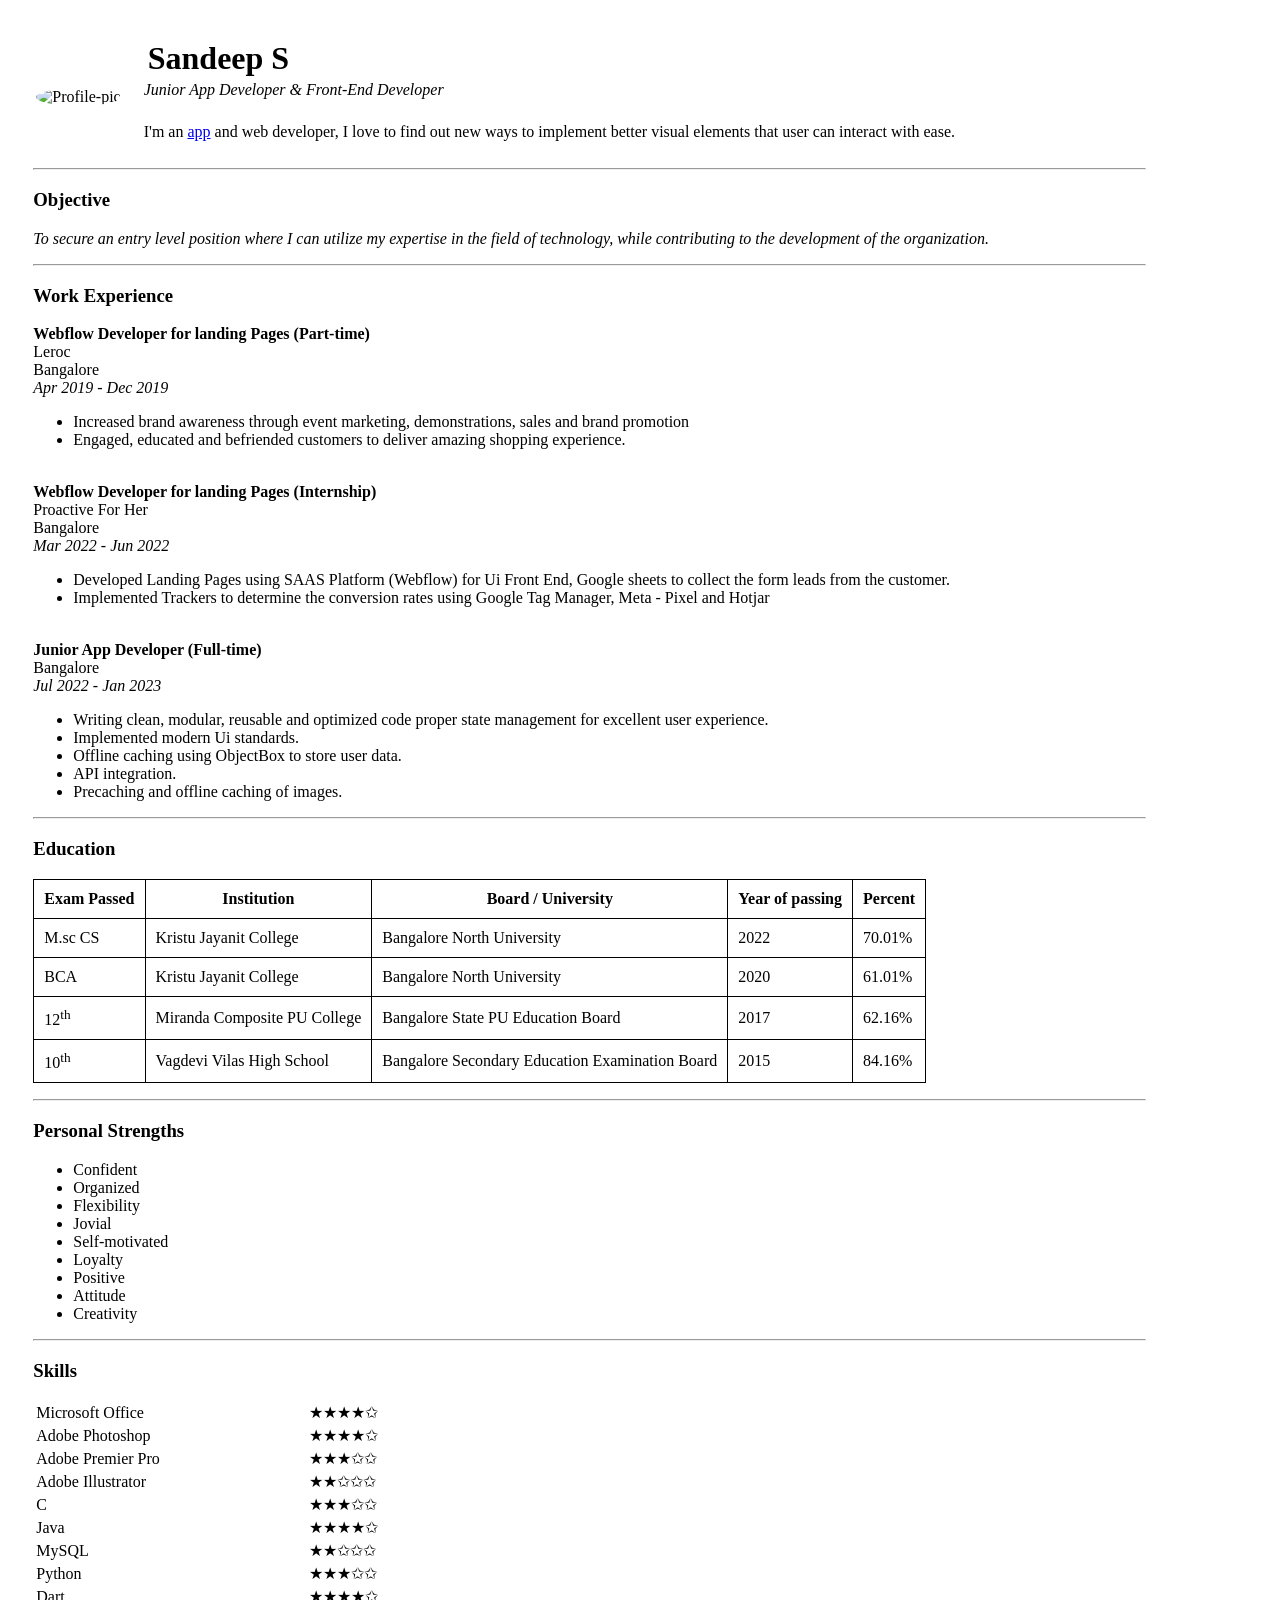
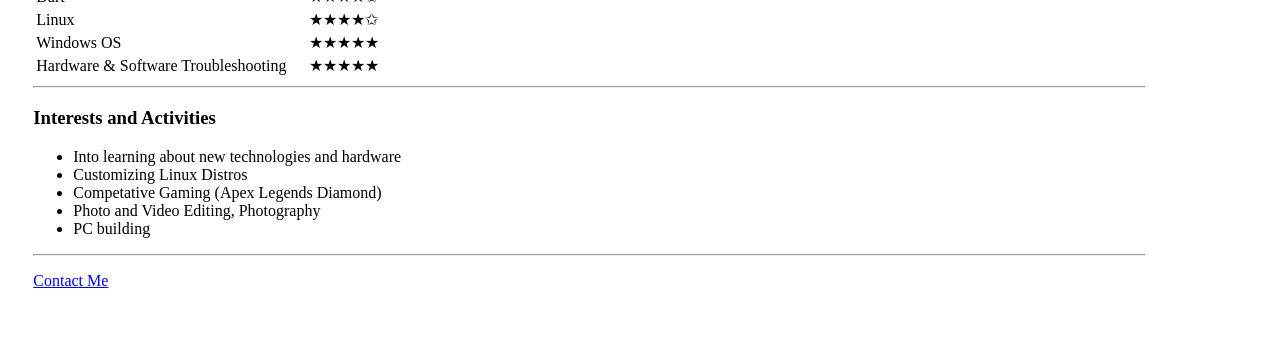
==== index.html @ d574402c "year correction" ====
<!DOCTYPE html>
<html lang="en">

<head>
    <link rel="stylesheet" href="stylesheet.css">
    <meta charset="UTF-8">
    <meta http-equiv="X-UA-Compatible" content="IE=edge">
    <meta name="viewport" content="width=device-width, initial-scale=1.0">
    <title>Sandeeep's Personal Website</title>
</head>

<body>
    <div class="intro">
        <table class="column">
            <tr>
                <td> <img id="profile-img"
                        src="https://i.pinimg.com/280x280_RS/c6/40/11/c64011b42e61129e76a0c2b34e888c61.jpg"
                        alt="Profile-pic" height="100">
                </td>
                
                <td>
                    <h1 id="name"> Sandeep S </h1>
                    <p id="designation"> <em> Junior App Developer & Front-End Developer</em></p>
                    <p> I'm an <a href="https://developer.android.com/"> app</a> and web developer, I love to find out
                        new ways to
                        implement better visual elements that user can
                        interact with ease.
                    </p>
                </td>
            </tr>

        </table>
        <hr>

        <!--Objective-->
        <h3> Objective </h3>
        <p> <em> To secure an entry level position where I
                can utilize my expertise in the field of
                technology, while contributing to the
                development of the organization.
            </em> </p>
        <hr>

        <!--Work Exprience-->
        <h3> Work Experience </h3>
        <b>Webflow Developer for landing Pages (Part-time)</b> <br> Leroc <br>
        Bangalore <br>
        <em> Apr 2019 - Dec 2019 </em>
        <ul>
            <li> Increased brand awareness through event marketing,
                demonstrations, sales and brand promotion
            </li>
            <li>
                Engaged, educated and befriended customers to
                deliver amazing shopping experience.
            </li>
        </ul>
        <br>


        <b>Webflow Developer for landing Pages (Internship) </b> <br> Proactive For Her <br>
        Bangalore <br>
        <em> Mar 2022 - Jun 2022 </em>
        <ul>
            <li> Developed Landing Pages using SAAS Platform
                (Webflow) for Ui Front End, Google sheets to collect
                the form leads from the customer.

            </li>
            <li>
                Implemented Trackers to determine the conversion
                rates using Google Tag Manager, Meta - Pixel and
                Hotjar
            </li>
        </ul>
        <br>


        <b> Junior App Developer (Full-time) <br> </b>
        Bangalore <br>
        <em> Jul 2022 - Jan 2023 </em>

        <ul>
            <li> Writing clean, modular, reusable and optimized code
                proper state management for excellent user
                experience.
            </li>
            <li>
                Implemented modern Ui standards.
            </li>
            <li>
                Offline caching using ObjectBox to store user data.
            </li>
            <li>
                API integration.
            </li>
            <li>
                Precaching and offline caching of images.
            </li>
        </ul>
        <hr>

        <!--education-->
        <div>
            <h3> Education </h3>

            <p>
            <table class="education-table">
                <tr>
                    <th> Exam Passed </th>
                    <th> Institution </th>
                    <th> Board / University </th>
                    <th> Year of passing </th>
                    <th> Percent </th>
                </tr>
                <tr>
                    <td> M.sc CS </td>
                    <td> Kristu Jayanit College </td>
                    <td> Bangalore North University </td>
                    <td> 2022 </td>
                    <td> 70.01%</td>
                </tr>
                <tr>
                    <td> BCA </td>
                    <td> Kristu Jayanit College </td>
                    <td> Bangalore North University </td>
                    <td> 2020 </td>
                    <td> 61.01% </td>
                </tr>
                <tr>
                    <td>12<sup>th </sup> </td>
                    <td> Miranda Composite PU College </td>
                    <td> Bangalore State PU Education Board </td>
                    <td> 2017 </td>
                    <td> 62.16% </td>
                </tr>
                <tr>
                    <td>10<sup>th </sup> </td>
                    <td> Vagdevi Vilas High School </td>
                    <td> Bangalore Secondary Education Examination Board </td>
                    <td> 2015 </td>
                    <td> 84.16% </td>
                </tr>
            </table>
            </p>
        </div>
        <hr>

        <!--Personal Strengths-->
        <h3> Personal Strengths </h3>
        <ul>
            <li> Confident </li>
            <li> Organized </li>
            <li> Flexibility </li>
            <li> Jovial </li>
            <li> Self-motivated </li>
            <li> Loyalty </li>
            <li> Positive </li>
            <li> Attitude </li>
            <li> Creativity </li>
        </ul>
        <hr>
        
         <!--Skill-->
        <h3> Skills </h3>
        <table class="column">
            <tr> 
                <td> Microsoft Office </td>
                <td> ★★★★✩ </td>
            </tr>
            <tr>
                <td> Adobe Photoshop </td>
                <td> ★★★★✩ </td>
            </tr>
            <tr>
                <td> Adobe Premier Pro </td>
                <td> ★★★✩✩ </td>
            </tr>
            <tr>
                <td> Adobe Illustrator</td>
                <td> ★★✩✩✩ </td>
            </tr>
            <tr>
                <td> C </td>
                <td> ★★★✩✩ </td>
            </tr>
            <tr>
                <td> Java </td>
                <td> ★★★★✩ </td>
            </tr>
            <tr>
                <td> MySQL </td>
                <td> ★★✩✩✩ </td>
            </tr>
            <tr>
                <td> Python </td>
                <td> ★★★✩✩ </td>
            </tr>
            <tr>
                <td> Dart </td>
                <td> ★★★★✩ </td>
            </tr>
            <tr> 
                <td> Linux </td>
                <td> ★★★★✩ </td>
            </tr>
            <tr>
                <td> Windows OS</td>
                <td> ★★★★★ </td>
            </tr>
            <tr>
                <td> Hardware & Software Troubleshooting </td>
                <td> ★★★★★ </td>
            </tr>
        </table>
        <hr>

        <!--Interests and Activities-->
        <h3> Interests and Activities </h3>
        <ul>
            <li> Into learning about new technologies and hardware </li>
            <li> Customizing Linux Distros </li>
            <li> Competative Gaming (Apex Legends Diamond) </li>
            <li> Photo and Video Editing, Photography </li>
            <li> PC building </li>
        </ul>
        <hr>

        <footer>
            <p> <a href="contact-me.html"> Contact Me </a> </p>
        </footer>
    </div>
</body>

</html>
---- stylesheet.css ----
.intro {
  padding: 2% 10% 2% 2%;
}

#name {
  margin: 0.5%;
  padding: 0em;
}

#designation {
  margin: 0em;
  padding: 0% 0% 1% 0%;
}

#profile-img {
  border-radius: 50%;
}   

/* Tabel */

table.education-table {
  border: solid 1px;
  border-collapse: collapse;
}
table.education-table th {
  border: solid 1px;
  border-collapse: collapse;
  padding: 10px;
}
table.education-table td {
  border: solid 1px;
  border-collapse: collapse;
  padding: 10px;
}
table.education-table tr {
  border: solid 1px;
  border-collapse: collapse;
  padding: 10px;
}

table.column td {
    padding-right: 20px;
}

table.column tr {
    padding-right: 20px;
}
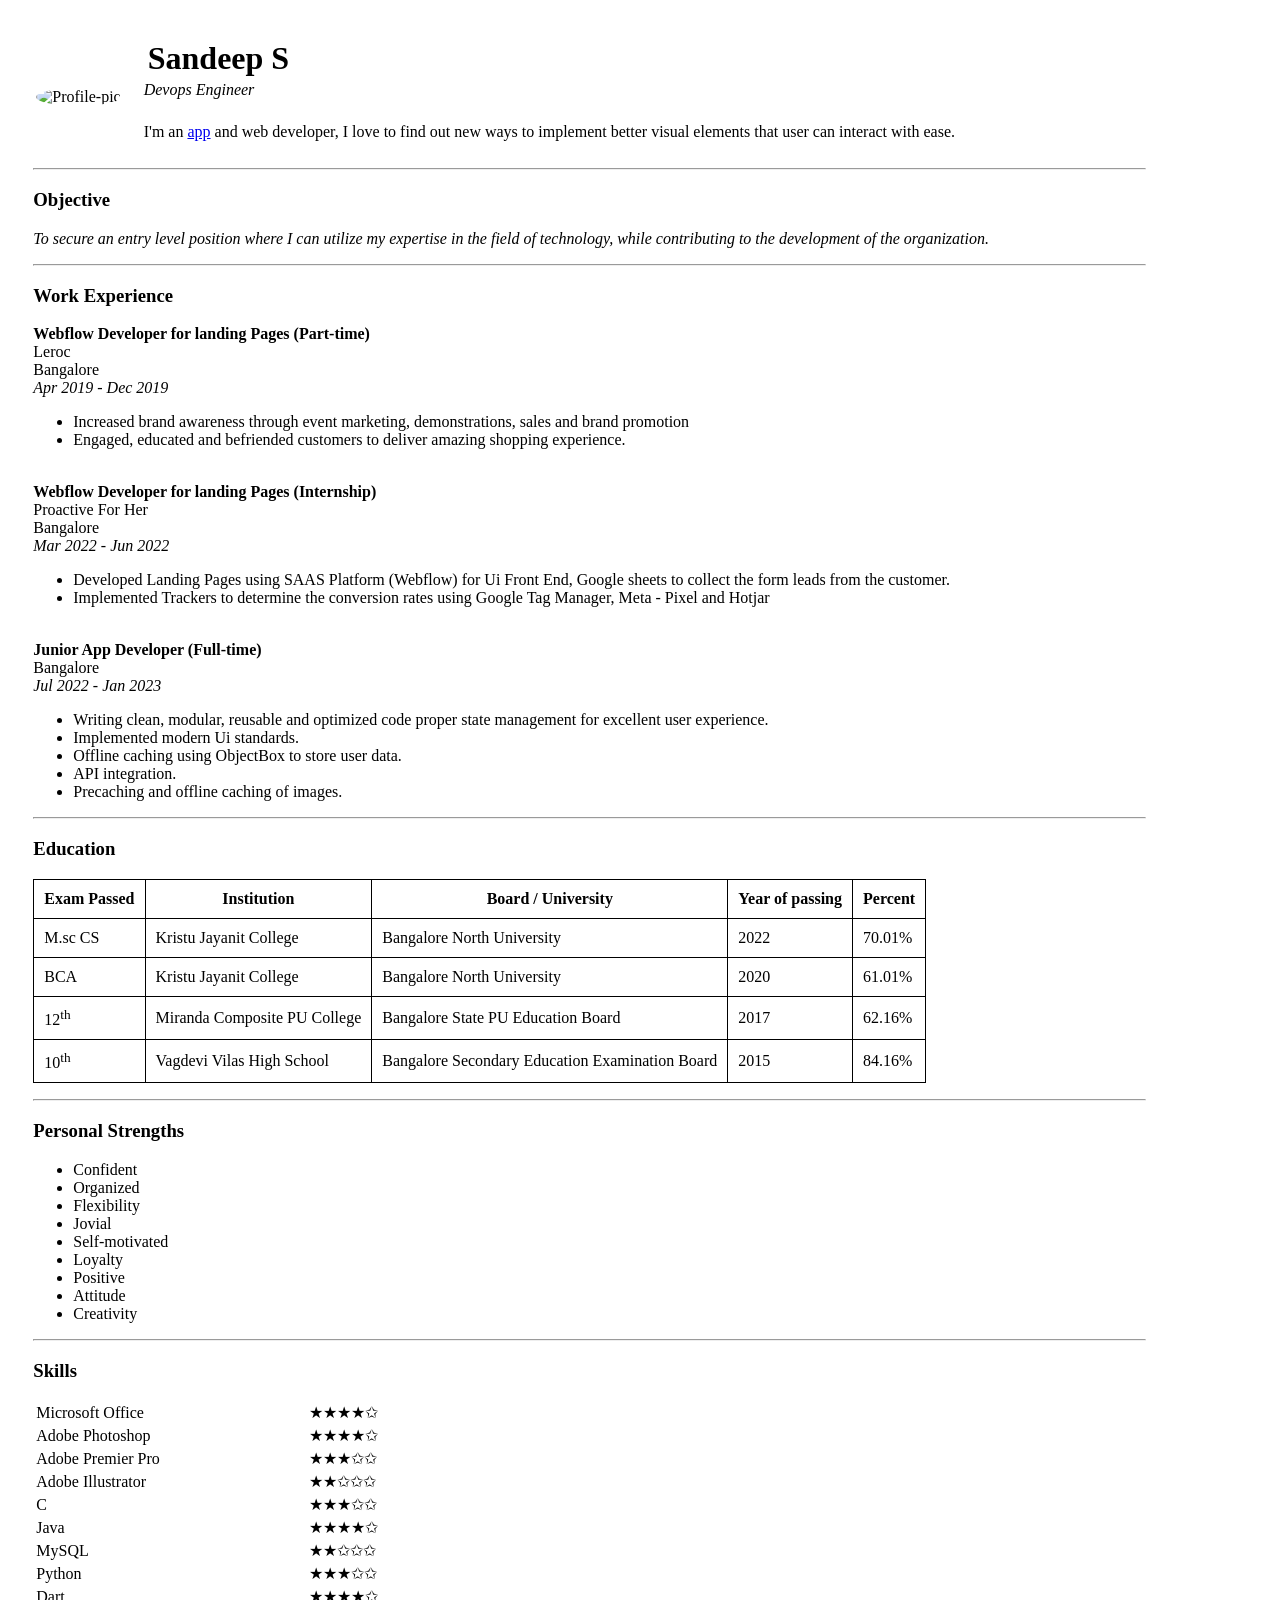
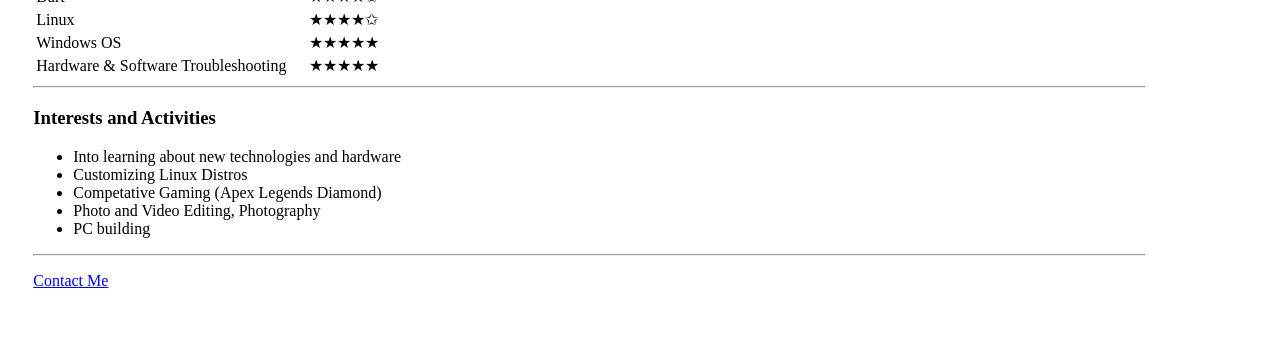
==== commit 06860009: "bleh" ====
--- a/index.html
+++ b/index.html
@@ -6,7 +6,7 @@
     <meta charset="UTF-8">
     <meta http-equiv="X-UA-Compatible" content="IE=edge">
     <meta name="viewport" content="width=device-width, initial-scale=1.0">
-    <title>Sandeeep's Personal Website</title>
+    <title>Sandeeep S Resume</title>
 </head>
 
 <body>
@@ -20,7 +20,7 @@
                 
                 <td>
                     <h1 id="name"> Sandeep S </h1>
-                    <p id="designation"> <em> Junior App Developer & Front-End Developer</em></p>
+                    <p id="designation"> <em> Devops Engineer </em></p>
                     <p> I'm an <a href="https://developer.android.com/"> app</a> and web developer, I love to find out
                         new ways to
                         implement better visual elements that user can
@@ -232,4 +232,4 @@
     </div>
 </body>
 
-</html>+</html>
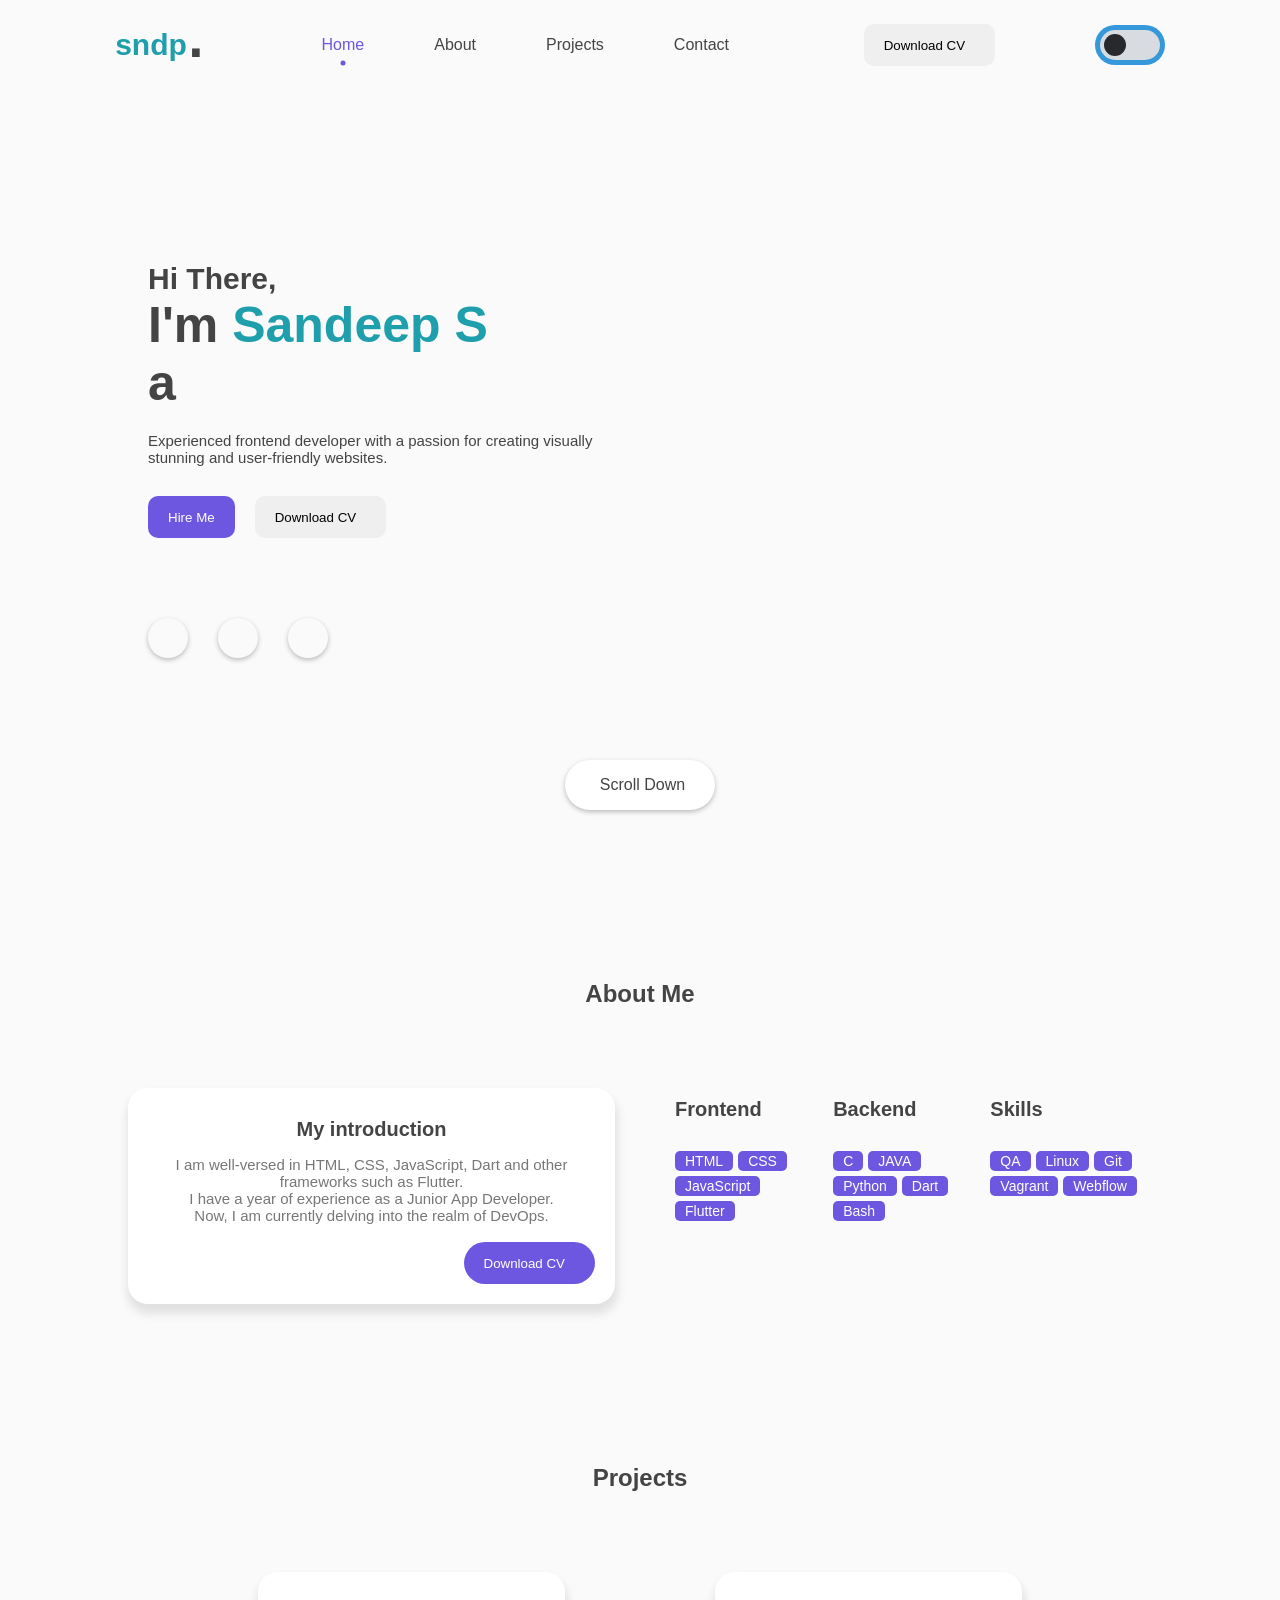
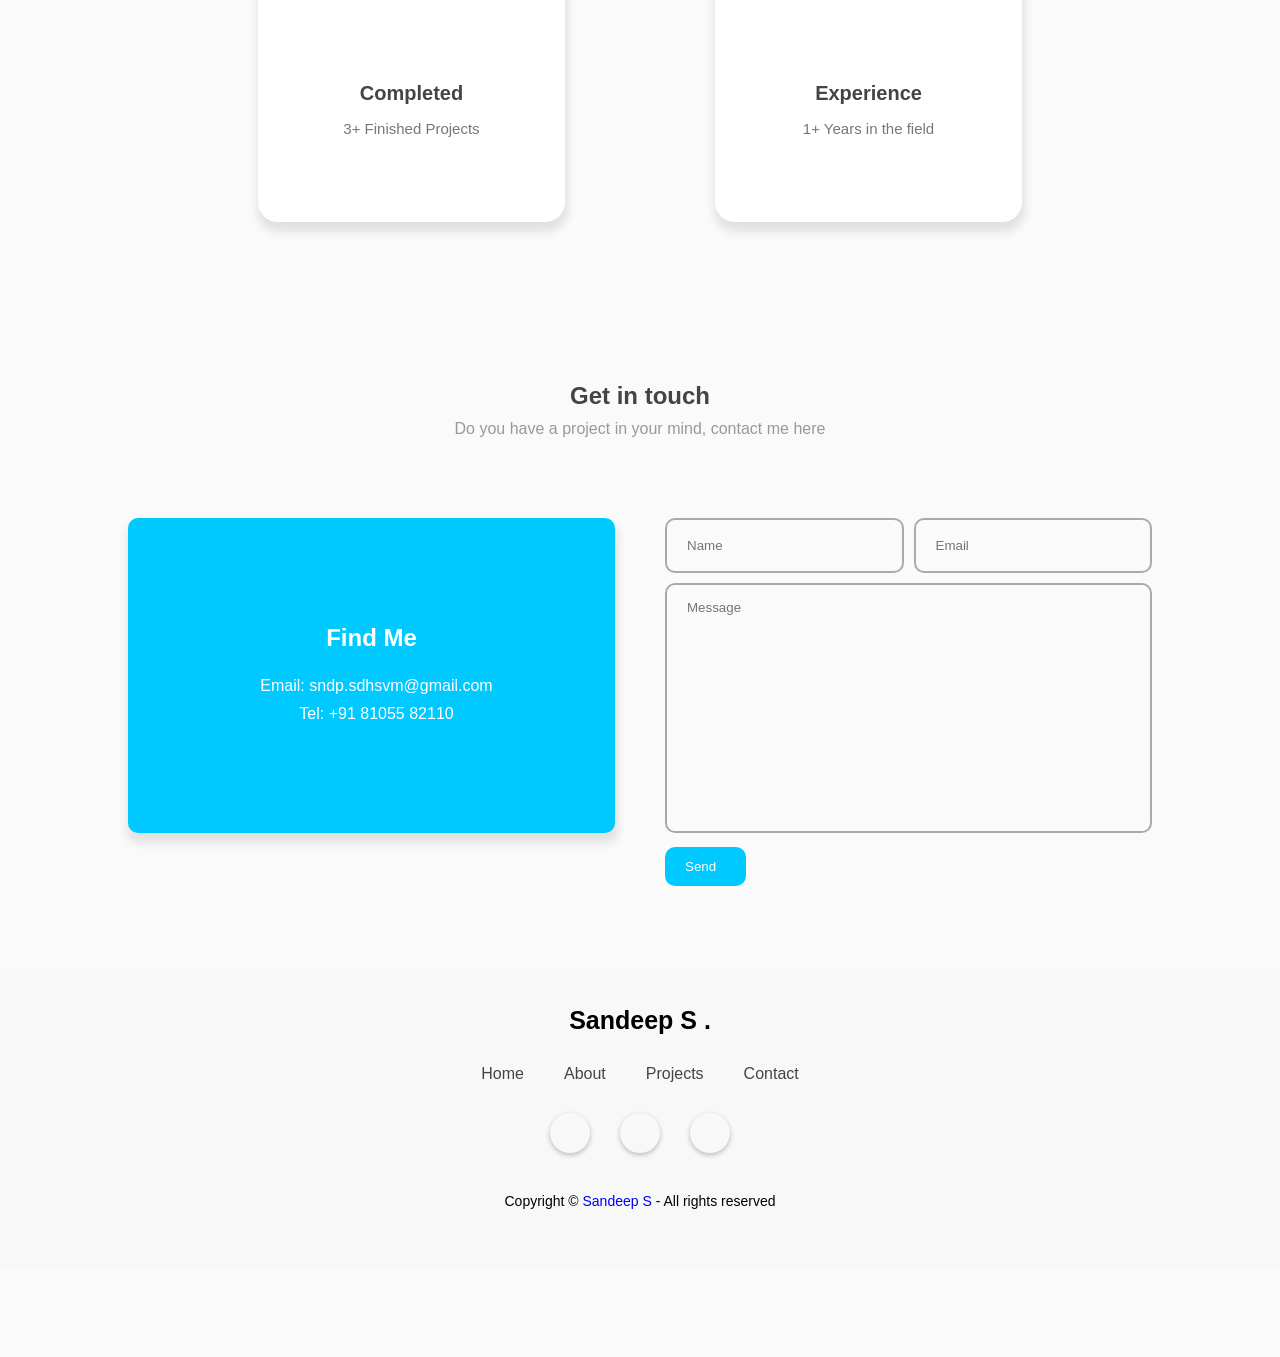
==== commit baf4d6be: "fix: dark mode menu, theme persistence, form, and dead code" ====
--- a/index.html
+++ b/index.html
@@ -2,234 +2,312 @@
 <html lang="en">
 
 <head>
-    <link rel="stylesheet" href="stylesheet.css">
-    <meta charset="UTF-8">
-    <meta http-equiv="X-UA-Compatible" content="IE=edge">
-    <meta name="viewport" content="width=device-width, initial-scale=1.0">
-    <title>Sandeeep S Resume</title>
+  <meta charset="UTF-8" />
+  <meta name="viewport" content="width=device-width, initial-scale=1.0" />
+
+  <!-- unicons -->
+  <link rel="stylesheet" href="https://unicons.iconscout.com/release/v4.0.8/css/line.css" />
+
+  <!-- css -->
+  <link rel="stylesheet" id="theme-style" href="assets/css/light-mode.css" />
+
+  <script>
+    (function () {
+      try {
+        var saved = localStorage.getItem("theme");
+        var dark = saved
+          ? saved === "dark"
+          : window.matchMedia &&
+            window.matchMedia("(prefers-color-scheme: dark)").matches;
+      } catch (e) {
+        var dark = false;
+      }
+      if (dark) {
+        document.getElementById("theme-style").href = "assets/css/dark-mode.css";
+      }
+    })();
+  </script>
+
+  <!-- favicons -->
+  <link rel="shortcut icon" href="assets/images/favicon.ico" type="image/x-icon" />
+
+  <title>Portfolio | Sandeep S</title>
 </head>
 
 <body>
-    <div class="intro">
-        <table class="column">
-            <tr>
-                <td> <img id="profile-img"
-                        src="https://i.pinimg.com/280x280_RS/c6/40/11/c64011b42e61129e76a0c2b34e888c61.jpg"
-                        alt="Profile-pic" height="100">
-                </td>
-                
-                <td>
-                    <h1 id="name"> Sandeep S </h1>
-                    <p id="designation"> <em> Devops Engineer </em></p>
-                    <p> I'm an <a href="https://developer.android.com/"> app</a> and web developer, I love to find out
-                        new ways to
-                        implement better visual elements that user can
-                        interact with ease.
-                    </p>
-                </td>
-            </tr>
-
-        </table>
-        <hr>
-
-        <!--Objective-->
-        <h3> Objective </h3>
-        <p> <em> To secure an entry level position where I
-                can utilize my expertise in the field of
-                technology, while contributing to the
-                development of the organization.
-            </em> </p>
-        <hr>
-
-        <!--Work Exprience-->
-        <h3> Work Experience </h3>
-        <b>Webflow Developer for landing Pages (Part-time)</b> <br> Leroc <br>
-        Bangalore <br>
-        <em> Apr 2019 - Dec 2019 </em>
-        <ul>
-            <li> Increased brand awareness through event marketing,
-                demonstrations, sales and brand promotion
-            </li>
-            <li>
-                Engaged, educated and befriended customers to
-                deliver amazing shopping experience.
-            </li>
+  <div class="container">
+    <!-- header -->
+    <nav id="header">
+      <div class="nav-logo">
+        <p class="nav-name">sndp</p>
+        <span>.</span>
+      </div>
+      <div class="nav-menu" id="myNavMenu">
+        <ul class="nav_menu_list">
+          <li class="nav_list">
+            <a href="#home" class="nav-link active-link">Home</a>
+            <div class="circle"></div>
+          </li>
+          <li class="nav_list">
+            <a href="#about" class="nav-link">About</a>
+            <div class="circle"></div>
+          </li>
+          <li class="nav_list">
+            <a href="#projects" class="nav-link">Projects</a>
+            <div class="circle"></div>
+          </li>
+          <li class="nav_list">
+            <a href="#contact" class="nav-link">Contact</a>
+            <div class="circle"></div>
+          </li>
         </ul>
-        <br>
-
-
-        <b>Webflow Developer for landing Pages (Internship) </b> <br> Proactive For Her <br>
-        Bangalore <br>
-        <em> Mar 2022 - Jun 2022 </em>
-        <ul>
-            <li> Developed Landing Pages using SAAS Platform
-                (Webflow) for Ui Front End, Google sheets to collect
-                the form leads from the customer.
-
-            </li>
-            <li>
-                Implemented Trackers to determine the conversion
-                rates using Google Tag Manager, Meta - Pixel and
-                Hotjar
-            </li>
+      </div>
+      <div class="nav-button">
+        <a href="assets/pdf/Sandeep(Resume).pdf" download><button class="btn">
+            Download CV <i class="uil uil-file-alt"></i></button></a>
+      </div>
+      <div class="nav-checkbox">
+        <div class="capsule-div">
+          <div class="toggle-switch">
+            <label class="dark-mode-label">
+              <input id="mode-switch" class="dark-mode-input" type="checkbox" />
+              <span class="slider"></span>
+            </label>
+          </div>
+        </div>
+      </div>
+      <div class="nav-menu-btn">
+        <i class="uil uil-bars" onclick="myMenuFunction()"></i>
+      </div>
+    </nav>
+    <!-- MAIN -->
+    <main class="wrapper">
+      <!-- FEATURED -->
+      <section class="featured-box" id="home">
+        <div class="featured-text">
+          <!-- <div class="featured-text-card">
+              <span>Sandeep S</span>
+            </div> -->
+
+          <div class="featured-name">
+            <div class="featured-wish">
+              <p>Hi There,</p>
+            </div>
+            <p>I'm <span class="featured-name-span">Sandeep S</span></p>
+            <p>a <span class="typedText"></span></p>
+          </div>
+          <div class="featured-text-info">
+            <p>
+              Experienced frontend developer with a passion for creating
+              visually stunning and user-friendly websites.
+            </p>
+          </div>
+          <div class="featured-text-btn">
+            <button class="btn blue-btn">Hire Me</button>
+            <a href="assets/pdf/Sandeep(Resume).pdf" download>
+              <button class="btn">
+                Download CV <i class="uil uil-file-alt"></i></button></a>
+          </div>
+          <div class="social_icons">
+            <a href="https://www.instagram.com/sandeep_sdhsvm/" target="_blank">
+              <div class="icon"><i class="uil uil-instagram"></i></div>
+            </a>
+            <a href="https://www.linkedin.com/in/sndpsdhsvm/" target="_blank">
+              <div class="icon"><i class="uil uil-linkedin-alt"></i></div>
+            </a>
+            <a href="https://github.com/sndpsdhsvm" target="_blank">
+              <div class="icon"><i class="uil uil-github-alt"></i></div>
+            </a>
+          </div>
+        </div>
+        <div class="featured-image">
+          <div class="image">
+            <img src="assets/images/avatar.png" alt="avatar" />
+          </div>
+        </div>
+        <div class="scroll-icon-box">
+          <a href="#about" class="scroll-btn">
+            <i class="uil uil-mouse-alt"></i>
+            <p>Scroll Down</p>
+          </a>
+        </div>
+      </section>
+      <!--  ABOUT  -->
+      <section class="section" id="about">
+        <div class="top-header">
+          <h1>About Me</h1>
+        </div>
+        <div class="row">
+          <div class="col">
+            <div class="about-info">
+              <h3 class="intro-header">My introduction</h3>
+              <p>
+                I am well-versed in HTML, CSS, JavaScript, Dart and other
+                frameworks such as Flutter. <br />
+                I have a year of experience as a Junior App Developer. <br />
+                Now, I am currently delving into the realm of DevOps.
+              </p>
+              <div class="about-btn">
+                <a href="assets/pdf/Sandeep(Resume).pdf" download>
+                  <button class="btn">
+                    Download CV <i class="uil uil-import"></i></button></a>
+              </div>
+            </div>
+          </div>
+          <div class="col">
+            <div class="skills-box">
+              <div class="skills-header">
+                <h3 class="about-header">Frontend</h3>
+              </div>
+              <div class="skills-list">
+                <span>HTML</span>
+                <span>CSS</span>
+                <span>JavaScript</span>
+                <span>Flutter</span>
+              </div>
+            </div>
+            <div class="skills-box">
+              <div class="skills-header">
+                <h3 class="about-header">Backend</h3>
+              </div>
+              <div class="skills-list">
+                <span>C</span>
+                <span>JAVA</span>
+                <span>Python</span>
+                <span>Dart</span>
+                <span>Bash</span>
+              </div>
+            </div>
+            <div class="skills-box">
+              <div class="skills-header">
+                <h3 class="about-header">Skills</h3>
+              </div>
+              <div class="skills-list">
+                <span>QA</span>
+                <span>Linux</span>
+                <span>Git</span>
+                <span>Vagrant</span>
+                <span>Webflow</span>
+              </div>
+            </div>
+          </div>
+        </div>
+      </section>
+      <!-- PROJECT -->
+      <section class="section" id="projects">
+        <div class="top-header">
+          <h1>Projects</h1>
+        </div>
+        <div class="project-container">
+          <div class="project-box">
+            <i class="uil uil-briefcase-alt"></i>
+            <h3 class="intro-header">Completed</h3>
+            <label>3+ Finished Projects</label>
+          </div>
+          <!-- <div class="project-box">
+            <i class="uil uil-users-alt"></i>
+            <h3>Clients</h3>
+            <label>3+ Happy Clients</label>
+          </div> -->
+          <div class="project-box">
+            <i class="uil uil-award"></i>
+            <h3 class="intro-header">Experience</h3>
+            <label>1+ Years in the field</label>
+          </div>
+        </div>
+      </section>
+      <!-- CONTACT -->
+      <section class="section" id="contact">
+        <div class="top-header">
+          <h1>Get in touch</h1>
+          <span>Do you have a project in your mind, contact me here</span>
+        </div>
+        <div class="row">
+          <div class="col">
+            <div class="contact-info">
+              <h2>Find Me <i class="uil uil-corner-right-down"></i></h2>
+              <p>
+                <i class="uil uil-envelope"></i> Email: sndp.sdhsvm@gmail.com
+              </p>
+              <p><i class="uil uil-phone"></i> Tel: +91 81055 82110</p>
+            </div>
+          </div>
+          <div class="col">
+            <form class="form-control" id="contact-form">
+              <div class="form-inputs">
+                <input
+                  type="text"
+                  class="input-field"
+                  name="name"
+                  placeholder="Name"
+                  required />
+                <input
+                  type="email"
+                  class="input-field"
+                  name="email"
+                  placeholder="Email"
+                  required />
+              </div>
+              <div class="text-area">
+                <textarea name="message" placeholder="Message" required></textarea>
+              </div>
+              <div class="form-button">
+                <button type="submit" class="btn">
+                  Send <i class="uil uil-message"></i>
+                </button>
+              </div>
+            </form>
+          </div>
+        </div>
+      </section>
+    </main>
+    <!-- FOOTER -->
+    <footer>
+      <div class="top-footer">
+        <p>Sandeep S .</p>
+      </div>
+      <div class="middle-footer">
+        <ul class="footer-menu">
+          <li class="footer_menu_list">
+            <a href="#home">Home</a>
+          </li>
+          <li class="footer_menu_list">
+            <a href="#about">About</a>
+          </li>
+          <li class="footer_menu_list">
+            <a href="#projects">Projects</a>
+          </li>
+          <li class="footer_menu_list">
+            <a href="#contact">Contact</a>
+          </li>
         </ul>
-        <br>
-
-
-        <b> Junior App Developer (Full-time) <br> </b>
-        Bangalore <br>
-        <em> Jul 2022 - Jan 2023 </em>
-
-        <ul>
-            <li> Writing clean, modular, reusable and optimized code
-                proper state management for excellent user
-                experience.
-            </li>
-            <li>
-                Implemented modern Ui standards.
-            </li>
-            <li>
-                Offline caching using ObjectBox to store user data.
-            </li>
-            <li>
-                API integration.
-            </li>
-            <li>
-                Precaching and offline caching of images.
-            </li>
-        </ul>
-        <hr>
-
-        <!--education-->
-        <div>
-            <h3> Education </h3>
-
-            <p>
-            <table class="education-table">
-                <tr>
-                    <th> Exam Passed </th>
-                    <th> Institution </th>
-                    <th> Board / University </th>
-                    <th> Year of passing </th>
-                    <th> Percent </th>
-                </tr>
-                <tr>
-                    <td> M.sc CS </td>
-                    <td> Kristu Jayanit College </td>
-                    <td> Bangalore North University </td>
-                    <td> 2022 </td>
-                    <td> 70.01%</td>
-                </tr>
-                <tr>
-                    <td> BCA </td>
-                    <td> Kristu Jayanit College </td>
-                    <td> Bangalore North University </td>
-                    <td> 2020 </td>
-                    <td> 61.01% </td>
-                </tr>
-                <tr>
-                    <td>12<sup>th </sup> </td>
-                    <td> Miranda Composite PU College </td>
-                    <td> Bangalore State PU Education Board </td>
-                    <td> 2017 </td>
-                    <td> 62.16% </td>
-                </tr>
-                <tr>
-                    <td>10<sup>th </sup> </td>
-                    <td> Vagdevi Vilas High School </td>
-                    <td> Bangalore Secondary Education Examination Board </td>
-                    <td> 2015 </td>
-                    <td> 84.16% </td>
-                </tr>
-            </table>
-            </p>
-        </div>
-        <hr>
-
-        <!--Personal Strengths-->
-        <h3> Personal Strengths </h3>
-        <ul>
-            <li> Confident </li>
-            <li> Organized </li>
-            <li> Flexibility </li>
-            <li> Jovial </li>
-            <li> Self-motivated </li>
-            <li> Loyalty </li>
-            <li> Positive </li>
-            <li> Attitude </li>
-            <li> Creativity </li>
-        </ul>
-        <hr>
-        
-         <!--Skill-->
-        <h3> Skills </h3>
-        <table class="column">
-            <tr> 
-                <td> Microsoft Office </td>
-                <td> ★★★★✩ </td>
-            </tr>
-            <tr>
-                <td> Adobe Photoshop </td>
-                <td> ★★★★✩ </td>
-            </tr>
-            <tr>
-                <td> Adobe Premier Pro </td>
-                <td> ★★★✩✩ </td>
-            </tr>
-            <tr>
-                <td> Adobe Illustrator</td>
-                <td> ★★✩✩✩ </td>
-            </tr>
-            <tr>
-                <td> C </td>
-                <td> ★★★✩✩ </td>
-            </tr>
-            <tr>
-                <td> Java </td>
-                <td> ★★★★✩ </td>
-            </tr>
-            <tr>
-                <td> MySQL </td>
-                <td> ★★✩✩✩ </td>
-            </tr>
-            <tr>
-                <td> Python </td>
-                <td> ★★★✩✩ </td>
-            </tr>
-            <tr>
-                <td> Dart </td>
-                <td> ★★★★✩ </td>
-            </tr>
-            <tr> 
-                <td> Linux </td>
-                <td> ★★★★✩ </td>
-            </tr>
-            <tr>
-                <td> Windows OS</td>
-                <td> ★★★★★ </td>
-            </tr>
-            <tr>
-                <td> Hardware & Software Troubleshooting </td>
-                <td> ★★★★★ </td>
-            </tr>
-        </table>
-        <hr>
-
-        <!--Interests and Activities-->
-        <h3> Interests and Activities </h3>
-        <ul>
-            <li> Into learning about new technologies and hardware </li>
-            <li> Customizing Linux Distros </li>
-            <li> Competative Gaming (Apex Legends Diamond) </li>
-            <li> Photo and Video Editing, Photography </li>
-            <li> PC building </li>
-        </ul>
-        <hr>
-
-        <footer>
-            <p> <a href="contact-me.html"> Contact Me </a> </p>
-        </footer>
-    </div>
+      </div>
+      <div class="footer-social-icons">
+        <a href="https://www.instagram.com/sandeep_sdhsvm/" target="_blank">
+          <div class="icon-footer"><i class="uil uil-instagram"></i></div>
+        </a>
+        <a href="https://www.linkedin.com/in/sndpsdhsvm/" target="_blank">
+          <div class="icon-footer"><i class="uil uil-linkedin-alt"></i></div>
+        </a>
+        <a href="https://github.com/sndpsdhsvm" target="_blank">
+          <div class="icon-footer"><i class="uil uil-github-alt"></i></div>
+        </a>
+      </div>
+      <div class="bottom-footer">
+        <p>
+          Copyright &copy;
+          <a href="#home" style="text-decoration: none">Sandeep S</a> - All
+          rights reserved
+        </p>
+      </div>
+    </footer>
+  </div>
+  <!-- TYPING JS  -->
+  <script src="https://unpkg.com/typed.js@2.0.16/dist/typed.umd.js"></script>
+  <!-- SCROLL REVEAL -->
+  <script src="https://unpkg.com/scrollreveal"></script>
+  <!-- MAIN JS -->
+  <script src="assets/js/main.js"></script>
 </body>
 
-</html>
+</html>
--- a/assets/css/light-mode.css
+++ b/assets/css/light-mode.css
@@ -0,0 +1,834 @@
+/* ----- POPPINS FONT Link ----- */
+@import url("https://fonts.googleapis.com/css2?family=Poppins:wght@400;500;600;700&display=swap");
+
+/* ----- VARIABLES ----- */
+:root {
+  --body-color: rgb(250, 250, 250);
+  --color-white: rgb(255, 255, 255);
+  --color-black: rgb(0, 0, 0);
+
+  --text-color-second: rgb(68, 68, 68);
+  --text-color-third: rgb(30, 159, 171);
+
+  --first-color: rgb(110, 87, 224);
+  --first-color-hover: rgb(40, 91, 212);
+
+  --second-color: rgb(0, 201, 255);
+  --third-color: rgb(192, 166, 49);
+  --first-shadow-color: rgba(0, 0, 0, 0.1);
+}
+
+/* ----- BASE ----- */
+* {
+  margin: 0;
+  padding: 0;
+  box-sizing: border-box;
+  font-family: "Poppins", sans-serif;
+}
+
+/* ----- SMOOTH SCROLL ----- */
+html {
+  scroll-behavior: smooth;
+}
+
+/* ----- CHANGE THE SCROLL BAR DESIGN ----- */
+::-webkit-scrollbar {
+  width: 10px;
+  border-radius: 25px;
+}
+
+::-webkit-scrollbar-track {
+  background: #f1f1f1;
+}
+
+::-webkit-scrollbar-thumb {
+  background: #ccc;
+  border-radius: 30px;
+}
+
+::-webkit-scrollbar-thumb:hover {
+  background: #bbb;
+}
+
+/* ---##-- REUSABLE CSS --##--- */
+
+/* ----- GLOBAL BUTTON DESIGN ----- */
+.btn {
+  font-weight: 500;
+  padding: 12px 20px;
+  background: #efefef;
+  border: none;
+  border-radius: 10px;
+  cursor: pointer;
+  transition: 0.4s;
+}
+
+.btn > i {
+  margin-left: 10px;
+}
+
+.btn:hover {
+  background: var(--second-color);
+  color: var(--color-white);
+}
+
+/* ----- GLOBAL ICONS DESIGN ----- */
+i {
+  font-size: 16px;
+}
+
+/* ------- BASE -------- */
+body {
+  background: var(--body-color);
+  width: 100%;
+  overflow-x: hidden;
+  transition:
+    background-color 0.5s,
+    color 0.5s;
+}
+
+.container {
+  width: 100%;
+  position: relative;
+}
+
+/* ----- NAVIGATION BAR ----- */
+nav {
+  position: fixed;
+  display: flex;
+  justify-content: space-between;
+  align-items: center;
+  width: 100%;
+  height: 90px;
+  line-height: 90px;
+  background: var(--body-color);
+  padding-inline: 9vw;
+  transition: 0.3s;
+  z-index: 100;
+}
+
+.nav-logo {
+  position: relative;
+}
+
+.nav-name {
+  font-size: 30px;
+  font-weight: 600;
+  color: var(--text-color-third);
+}
+
+.nav-logo span {
+  position: absolute;
+  top: -15px;
+  right: -20px;
+  font-size: 5em;
+  color: var(--text-color-second);
+}
+
+.nav-menu,
+.nav_menu_list {
+  display: flex;
+}
+
+.nav-menu .nav_list {
+  list-style: none;
+  position: relative;
+}
+
+.nav-link {
+  text-decoration: none;
+  color: var(--text-color-second);
+  font-weight: 500;
+  padding-inline: 15px;
+  margin-inline: 20px;
+}
+
+.nav-menu-btn {
+  display: none;
+}
+
+.nav-menu-btn i {
+  font-size: 28px;
+  cursor: pointer;
+}
+
+.active-link {
+  position: relative;
+  color: var(--first-color);
+  transition: 0.3;
+}
+
+.active-link::after {
+  content: "";
+  position: absolute;
+  left: 50%;
+  bottom: -15px;
+  transform: translate(-50%, -50%);
+  width: 5px;
+  height: 5px;
+  background: var(--first-color);
+  border-radius: 50%;
+}
+
+/* ----- DARK MOD SWITCH ----- */
+:root {
+  --light: #d8dbe0;
+  --dark: #28292c;
+}
+
+.nav-checkbox {
+  position: relative;
+}
+
+.capsule-div {
+  padding: 5px 5px 5px 5px;
+  width: 70px;
+  height: 40px;
+  background-color: #3498db;
+  border-radius: 50px;
+}
+
+.toggle-switch {
+  position: relative;
+  width: 60px;
+}
+
+.dark-mode-label {
+  position: absolute;
+  width: 100%;
+  height: 30px;
+  background-color: var(--light);
+  border-radius: 50px;
+  cursor: pointer;
+}
+
+.dark-mode-input {
+  position: absolute;
+  display: none;
+}
+
+.slider {
+  position: absolute;
+  top: 0px;
+  left: 0px;
+  width: 100%;
+  height: 100%;
+  border-radius: 50px;
+  transition: 0.3s;
+}
+
+.dark-mode-input:checked ~ .slider {
+  background-color: var(--dark);
+}
+
+.slider::before {
+  content: "";
+  position: absolute;
+  top: 4px;
+  left: 4px;
+  width: 22px;
+  height: 22px;
+  border-radius: 50%;
+  background-color: var(--dark);
+  box-shadow: none;
+  transition: 0.3s;
+}
+
+.dark-mode-input:checked ~ .slider::before {
+  transform: translateX(29px);
+  box-shadow: inset -8px 0px 0px 0px var(--light);
+  background-color: var(--dark);
+}
+
+/* ----- WRAPPER DESIGN ----- */
+.wrapper {
+  padding-inline: 10vw;
+}
+
+/* ----- FEATURED BOX ----- */
+.featured-box {
+  position: relative;
+  display: flex;
+  height: 100vh;
+  min-height: 700px;
+}
+
+/* ----- FEATURED TEXT BOX ----- */
+.featured-text {
+  position: relative;
+  display: flex;
+  justify-content: center;
+  align-content: center;
+  min-height: 80vh;
+  flex-direction: column;
+  width: 50%;
+  padding-left: 20px;
+}
+
+.featured-name {
+  font-size: 50px;
+  font-weight: 600;
+  color: var(--text-color-second);
+  margin-block: 20px;
+}
+
+.featured-name-span {
+  color: var(--text-color-third);
+}
+
+.featured-text-card span {
+  background: var(--third-color);
+  color: var(--color-white);
+  padding: 3px 8px;
+  font-size: 12px;
+  border-radius: 5px;
+}
+
+.featured-wish {
+  font-size: 30px;
+  font-weight: 600;
+  color: var(--text-color-second);
+}
+
+.typedText {
+  text-transform: capitalize;
+  color: var(--text-color-third);
+}
+
+.featured-text-info {
+  font-size: 15px;
+  margin-bottom: 30px;
+  color: var(--text-color-second);
+}
+
+.featured-text-btn {
+  display: flex;
+  gap: 20px;
+}
+
+.featured-text-btn > .blue-btn {
+  background: var(--first-color);
+  color: var(--color-white);
+}
+
+.featured-text-btn > .blue-btn:hover {
+  background: var(--first-color-hover);
+}
+
+.social_icons {
+  display: flex;
+  margin-top: 5em;
+  gap: 30px;
+}
+
+.icon {
+  display: flex;
+  justify-content: center;
+  align-items: center;
+  width: 40px;
+  height: 40px;
+  border-radius: 50%;
+  box-shadow: 0px 2px 5px 0px rgba(0, 0, 0, 0.25);
+  cursor: pointer;
+  color: var(--color-black);
+}
+
+.icon-footer {
+  display: flex;
+  justify-content: center;
+  align-items: center;
+  width: 40px;
+  height: 40px;
+  border-radius: 50%;
+  box-shadow: 0px 2px 5px 0px rgba(0, 0, 0, 0.25);
+  cursor: pointer;
+  color: var(--color-black);
+}
+
+.icon:hover {
+  color: var(--first-color);
+}
+
+.icon-footer:hover {
+  color: var(--first-color);
+}
+
+/* ----- FEATURED IMAGE BOX ----- */
+.featured-image {
+  display: flex;
+  justify-content: right;
+  align-content: center;
+  min-height: 80vh;
+  width: 50%;
+}
+
+.image {
+  margin: auto 0;
+  width: 380px;
+  height: 380px;
+  border-radius: 55% 45% 55% 45%;
+  overflow: hidden;
+  animation: imgFloat 7s ease-in-out infinite;
+}
+
+.image img {
+  width: 380px;
+  height: 380px;
+  object-fit: cover;
+}
+
+@keyframes imgFloat {
+  50% {
+    transform: translateY(10px);
+    border-radius: 45% 55% 45% 55%;
+  }
+}
+
+.scroll-btn {
+  position: absolute;
+  bottom: 10vh;
+  left: 50%;
+  translate: -50%;
+  display: flex;
+  justify-content: center;
+  align-items: center;
+  width: 150px;
+  height: 50px;
+  gap: 5px;
+  text-decoration: none;
+  color: var(--text-color-second);
+  background: var(--color-white);
+  border-radius: 30px;
+  box-shadow: 0 2px 5px 0 rgba(0, 0, 0, 0.25);
+}
+
+.scroll-btn i {
+  font-size: 20px;
+}
+
+/* ----- MAIN BOX ----- */
+.section {
+  padding-block: 5em;
+}
+
+.row {
+  display: flex;
+  justify-content: space-between;
+  width: 100%;
+  gap: 50px;
+}
+
+.col {
+  display: flex;
+  width: 50%;
+}
+
+/* -- ## --- RESUABLE CSS -- ## -- */
+.top-header {
+  text-align: center;
+  margin-bottom: 5em;
+}
+
+.top-header h1 {
+  font-weight: 600;
+  color: var(--text-color-second);
+  margin-bottom: 10px;
+}
+
+.top-header span {
+  color: #999;
+}
+
+h3 {
+  font-size: 20px;
+  font-weight: 600;
+  color: var(--text-color-second);
+  margin-bottom: 15px;
+}
+
+/* ----- ABOUT INFO ----- */
+.about-info {
+  position: relative;
+  display: flex;
+  align-items: center;
+  flex-direction: column;
+  padding-block: 30px 70px;
+  padding-inline: 20px;
+  width: 100%;
+  background: var(--color-white);
+  box-shadow: 1px 8px 10px 2px var(--first-shadow-color);
+  border-radius: 20px;
+}
+
+.about-info p {
+  margin: 0px 0 10px 0;
+  text-align: center;
+  font-size: 15px;
+  color: #777;
+}
+
+.about-btn button {
+  position: absolute;
+  right: 20px;
+  bottom: 20px;
+  background: var(--first-color);
+  color: var(--color-white);
+  border-radius: 30px;
+}
+
+.about-btn button:hover {
+  background: var(--first-color-hover);
+}
+
+/* ----- ABOUT / SKILLS BOX ----- */
+.skills-box {
+  margin: 10px;
+}
+
+.skills-header {
+  margin-bottom: 30px;
+}
+
+.skills-list {
+  display: flex;
+  flex-wrap: wrap;
+  gap: 5px;
+}
+
+.skills-list span {
+  font-size: 14px;
+  background: var(--first-color);
+  color: var(--color-white);
+  padding: 2px 10px;
+  border-radius: 5px;
+}
+
+/* ----- PROJECTS BOX ----- */
+.project-container {
+  display: flex;
+  width: 100%;
+  justify-content: space-evenly;
+  gap: 20px;
+  flex-wrap: wrap;
+}
+
+.project-box {
+  position: relative;
+  display: flex;
+  justify-content: center;
+  align-items: center;
+  flex-direction: column;
+  width: 30%;
+  height: 250px;
+  background: var(--color-white);
+  border-radius: 20px;
+  box-shadow: 1px 8px 10px 2px var(--first-shadow-color);
+  overflow: hidden;
+}
+
+.project-box > i {
+  font-size: 50px;
+  color: #00b5e7;
+  margin-bottom: 25px;
+}
+
+.project-box label {
+  font-size: 15px;
+  color: #777;
+}
+
+.project-box::after,
+.contact-info::after {
+  content: "";
+  position: absolute;
+  bottom: -100%;
+  background: var(--second-color);
+  width: 100%;
+  height: 100%;
+  transition: 0.4s;
+  z-index: 1;
+}
+
+.project-box:hover.project-box::after,
+.contact-info:hover.contact-info::after {
+  bottom: 0;
+}
+
+.project-box:hover.project-box i,
+.project-box:hover.project-box > h3,
+.project-box:hover.project-box > label {
+  color: var(--color-white);
+  z-index: 2;
+}
+
+/* ----- CONTACT BOX ----- */
+.contact-info {
+  position: relative;
+  display: flex;
+  flex-direction: column;
+  justify-content: center;
+  align-items: center;
+  padding: 20px 30px;
+  width: 100%;
+  height: 315px;
+  background: var(--second-color);
+  border-radius: 10px;
+  box-shadow: 1px 8px 10px 2px var(--first-shadow-color);
+  overflow: hidden;
+}
+
+.contact-info > h2 {
+  color: var(--color-white);
+  margin-bottom: 20px;
+}
+
+.contact-info > p {
+  display: flex;
+  align-items: center;
+  gap: 10px;
+  color: var(--color-white);
+  margin-block: 5px;
+}
+
+.contact-info p > i {
+  font-size: 18px;
+}
+
+.contact-info::after {
+  background: var(--color-white);
+}
+
+.contact-info:hover.contact-info h2,
+.contact-info:hover.contact-info p,
+.contact-info:hover.contact-info i {
+  color: #777;
+  z-index: 2;
+}
+
+/* ----- CONTACT FORM ----- */
+.form-control {
+  display: flex;
+  flex-direction: column;
+  gap: 10px;
+  width: 100%;
+}
+
+.form-inputs {
+  display: flex;
+  gap: 10px;
+  width: 100%;
+}
+
+.input-field {
+  width: 50%;
+  height: 55px;
+  background: transparent;
+  border: 2px solid #aaa;
+  border-radius: 10px;
+  padding-inline: 20px;
+  outline: none;
+}
+
+textarea {
+  width: 100%;
+  height: 250px;
+  background: transparent;
+  border: 2px solid #aaa;
+  border-radius: 10px;
+  padding: 15px 20px;
+  outline: none;
+  resize: none;
+}
+
+.form-button > .btn {
+  display: flex;
+  align-items: center;
+  justify-content: center;
+  background: var(--second-color);
+  color: var(--color-white);
+}
+
+.form-button > .btn:hover {
+  background: #00b5e7;
+}
+
+.form-button i {
+  font-size: 18px;
+  rotate: -45deg;
+}
+
+/* ----- FOOTER BOX ----- */
+footer {
+  display: flex;
+  justify-content: center;
+  align-items: center;
+  flex-direction: column;
+  row-gap: 30px;
+  background: #f8f8f8;
+  padding-block: 40px 60px;
+}
+
+.top-footer p {
+  font-size: 25px;
+  font-weight: 600;
+}
+
+.middle-footer .footer-menu {
+  display: flex;
+}
+
+.footer_menu_list {
+  list-style: none;
+}
+
+.footer_menu_list a {
+  text-decoration: none;
+  color: var(--text-color-second);
+  font-weight: 500;
+  margin-inline: 20px;
+}
+
+.footer-social-icons {
+  display: flex;
+  gap: 30px;
+}
+
+.bottom-footer {
+  font-size: 14px;
+  margin-top: 10px;
+}
+
+/* ----- MEDIA QUERY == 1024px / RESPONSIVE ----- */
+@media only screen and (max-width: 1024px) {
+  .featured-text {
+    padding: 0;
+  }
+
+  .image,
+  .image img {
+    width: 320px;
+    height: 320px;
+  }
+}
+
+/* ----- MEDIA QUERY == 900px / RESPONSIVE ----- */
+@media only screen and (max-width: 900px) {
+  .nav-button {
+    display: none;
+  }
+
+  .nav-menu.responsive {
+    left: 0;
+  }
+
+  .nav-menu {
+    position: fixed;
+    top: 80px;
+    left: -100%;
+    flex-direction: column;
+    justify-content: center;
+    align-items: center;
+    background: rgba(255, 255, 255, 0.7);
+    backdrop-filter: blur(20px);
+    width: 100%;
+    min-height: 450px;
+    height: 90vh;
+    transition: 0.3s;
+  }
+
+  .nav_menu_list {
+    flex-direction: column;
+  }
+
+  .nav-menu-btn {
+    display: flex;
+    align-items: center;
+    justify-content: center;
+  }
+
+  .featured-box {
+    flex-direction: column;
+    justify-content: center;
+    height: 100vh;
+  }
+
+  .featured-text {
+    width: 100%;
+    order: 2;
+    justify-content: center;
+    align-content: flex-start;
+    min-height: 60vh;
+  }
+
+  .social_icons {
+    margin-top: 2em;
+  }
+
+  .featured-image {
+    order: 1;
+    justify-content: center;
+    min-height: 150px;
+    width: 100%;
+    margin-top: 65px;
+  }
+
+  .image,
+  .image img {
+    width: 150px;
+    height: 150px;
+  }
+
+  .row {
+    display: flex;
+    flex-direction: column;
+    justify-content: center;
+    gap: 50px;
+  }
+
+  .col {
+    display: flex;
+    justify-content: center;
+    width: 100%;
+  }
+
+  .about-info,
+  .contact-info {
+    width: 100%;
+  }
+
+  .project-container {
+    justify-content: center;
+  }
+
+  .project-box {
+    width: 80%;
+  }
+
+  .scroll-btn {
+    visibility: hidden;
+  }
+}
+
+/* ----- MEDIA QUERY == 540px / RESPONSIVE ----- */
+
+@media only screen and (max-width: 540px) {
+  .featured-name {
+    font-size: 40px;
+  }
+
+  .project-box {
+    width: 100%;
+  }
+
+  .form-inputs {
+    flex-direction: column;
+  }
+
+  .input-field {
+    width: 100%;
+  }
+
+  .scroll-btn {
+    visibility: hidden;
+  }
+}
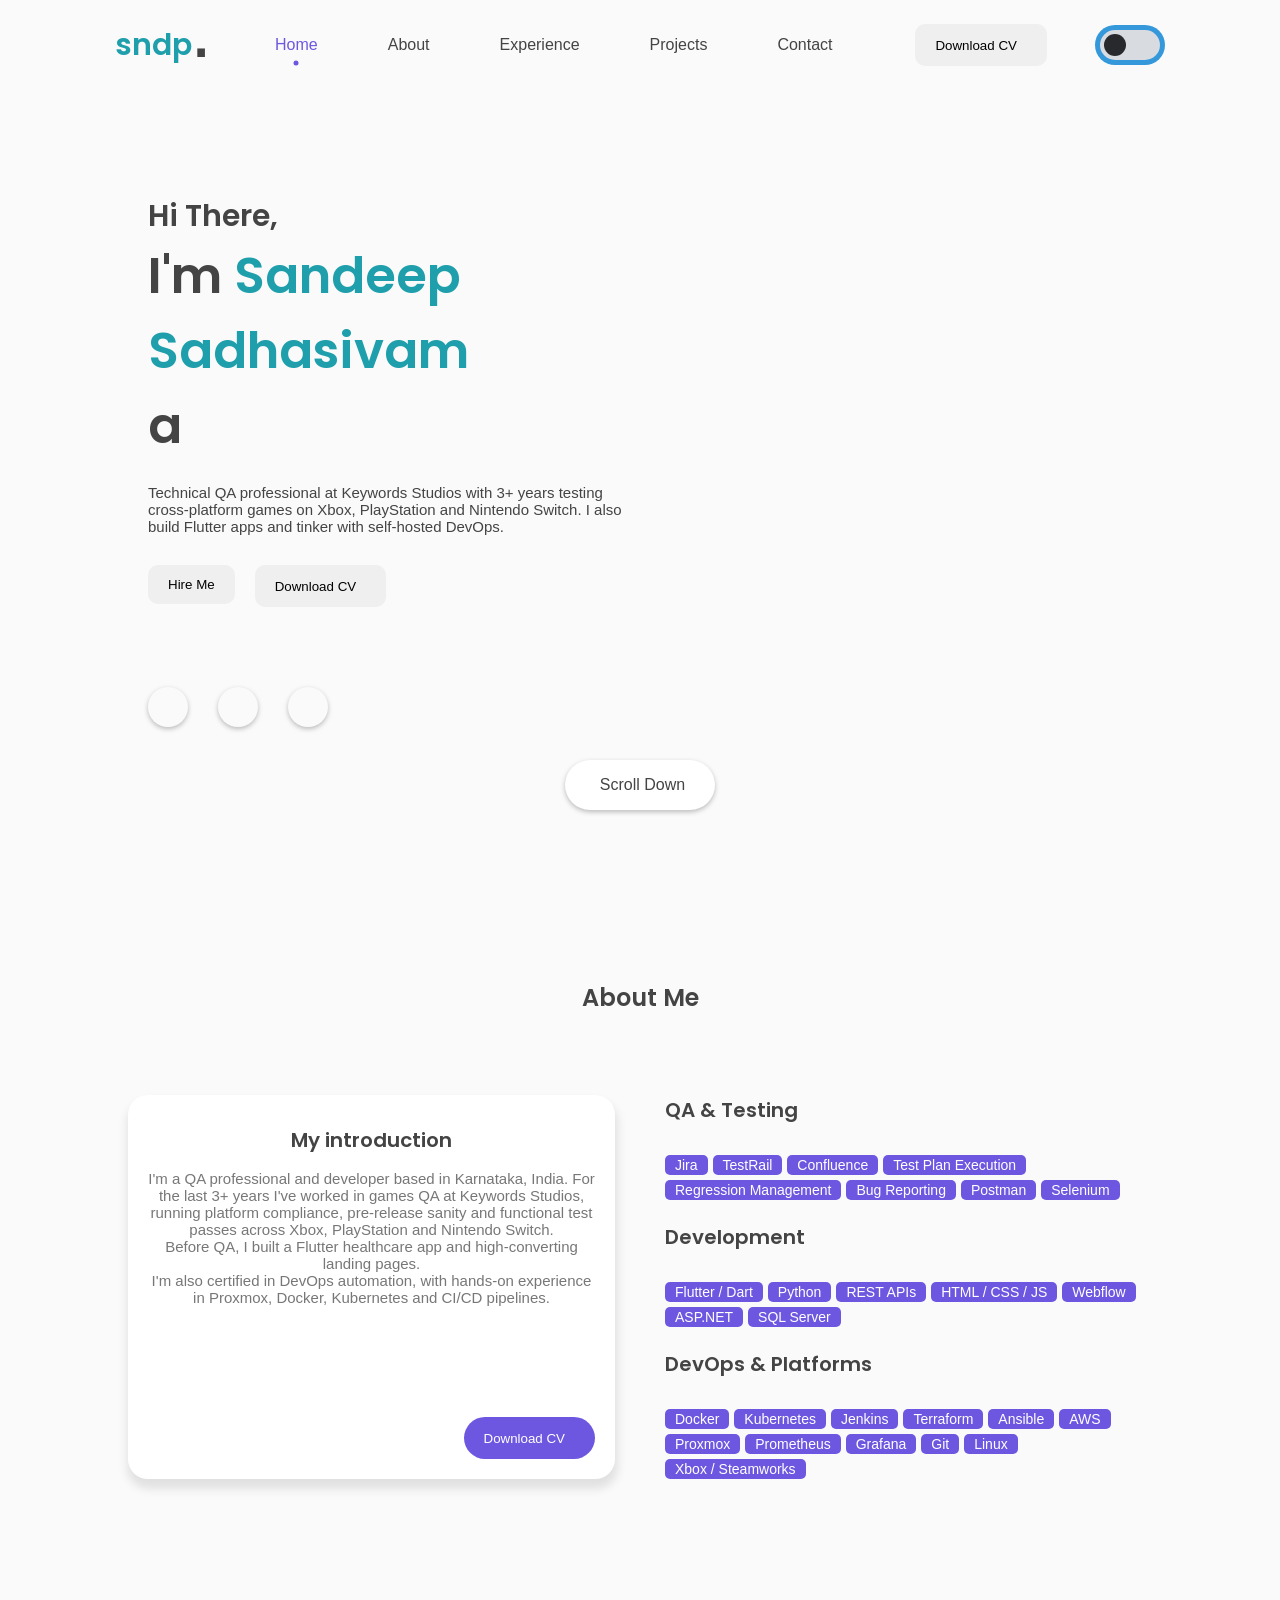
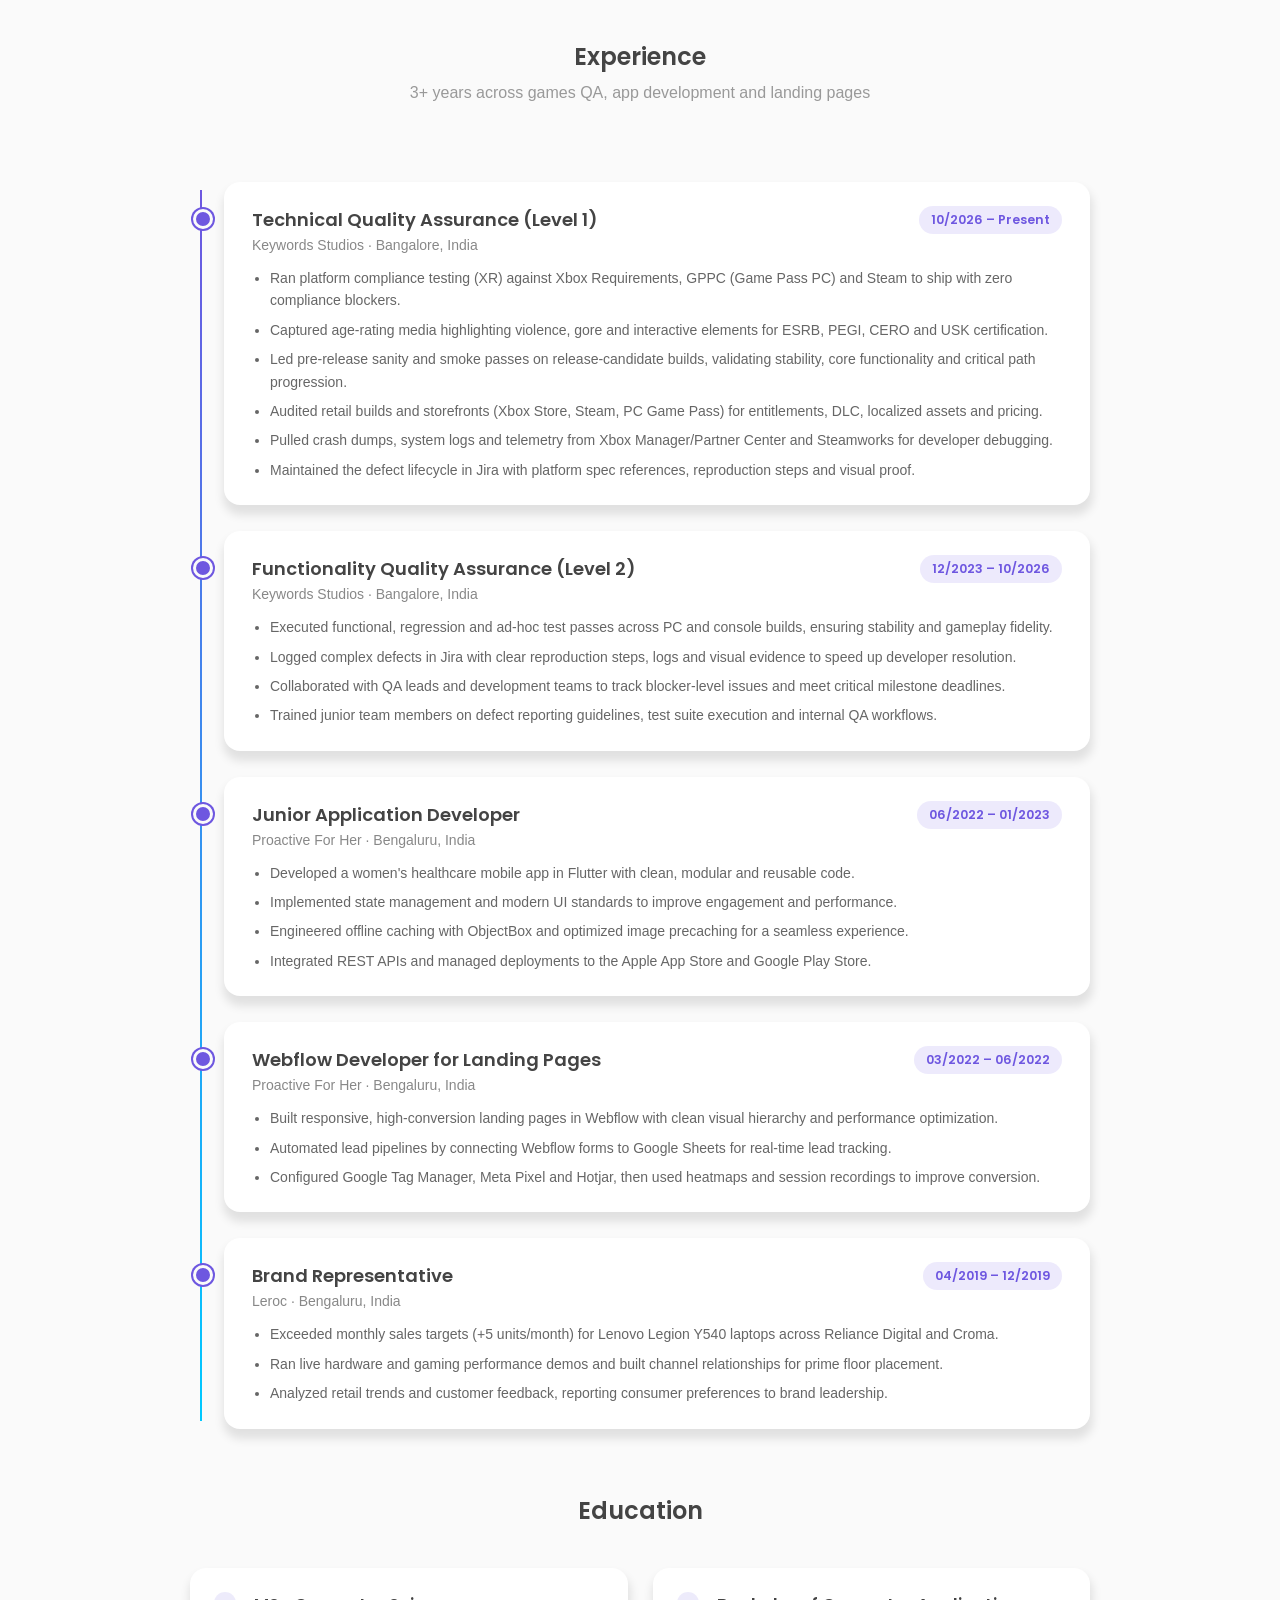
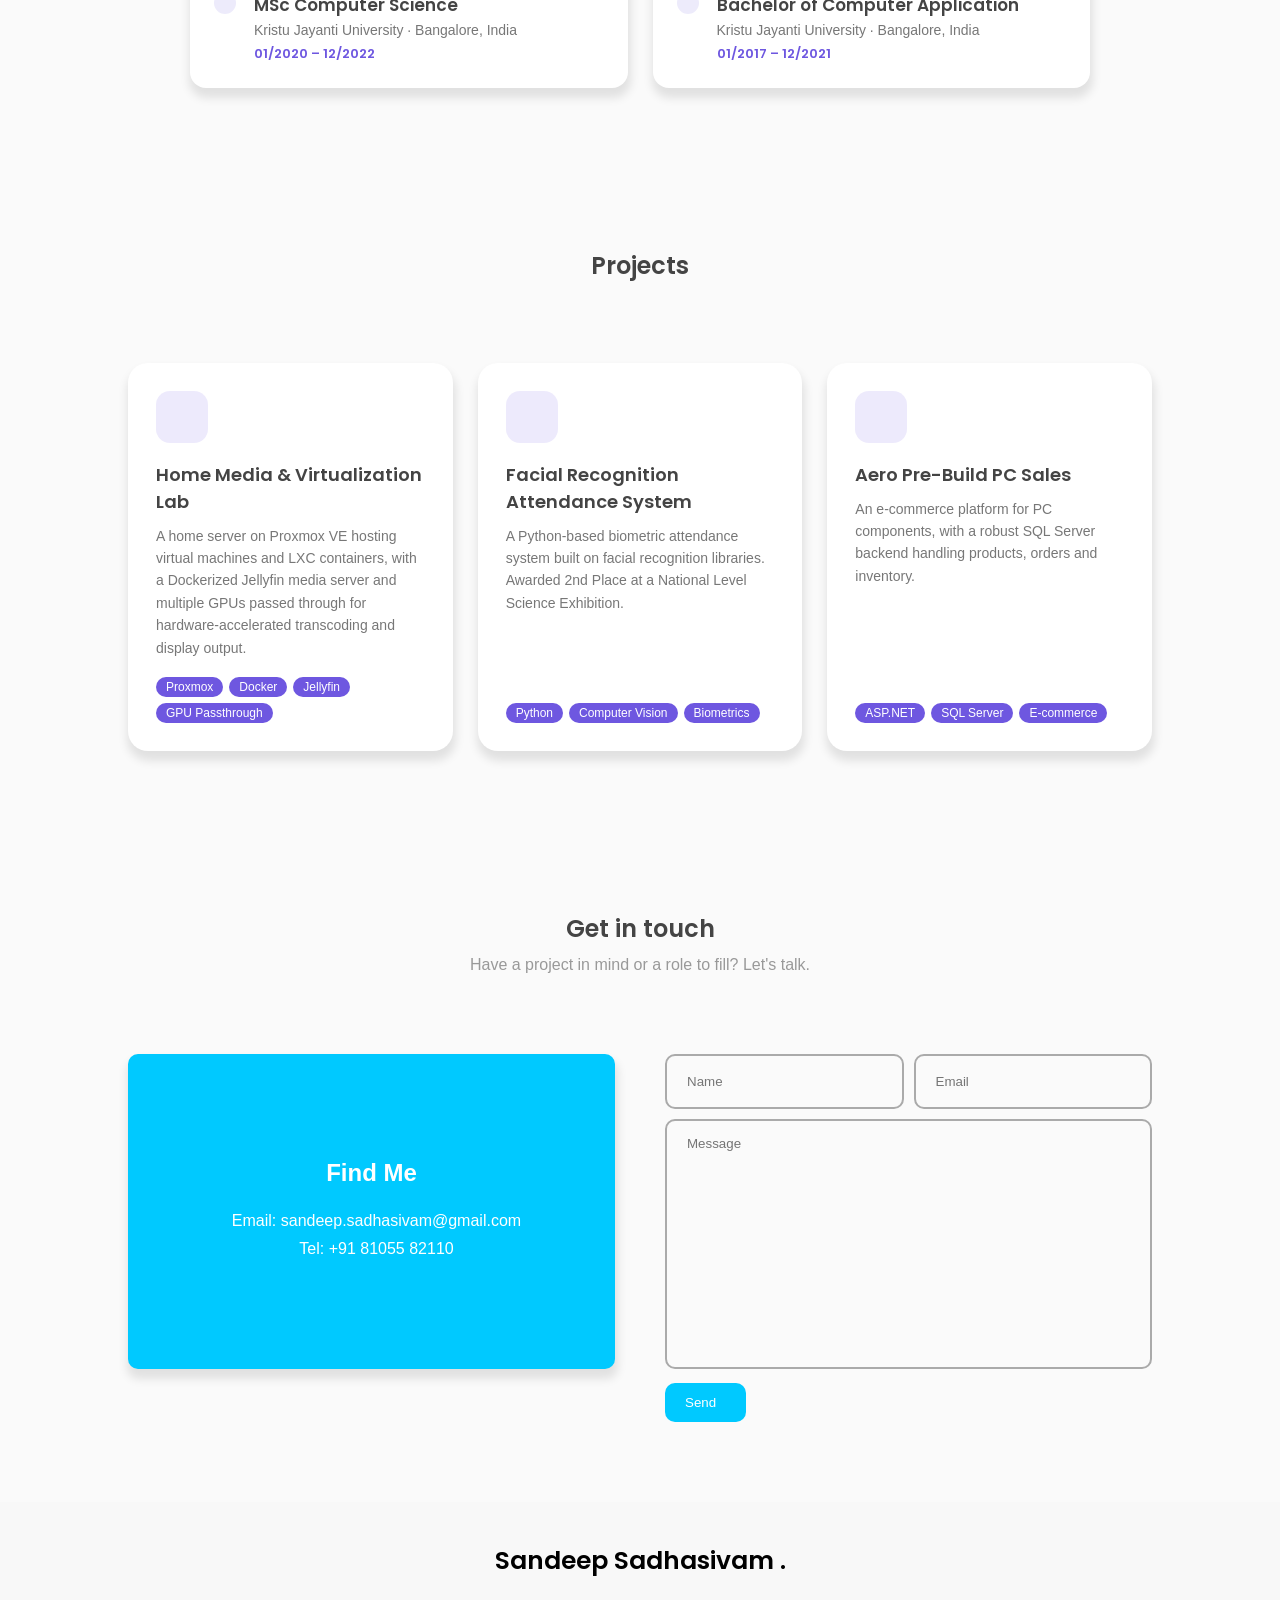
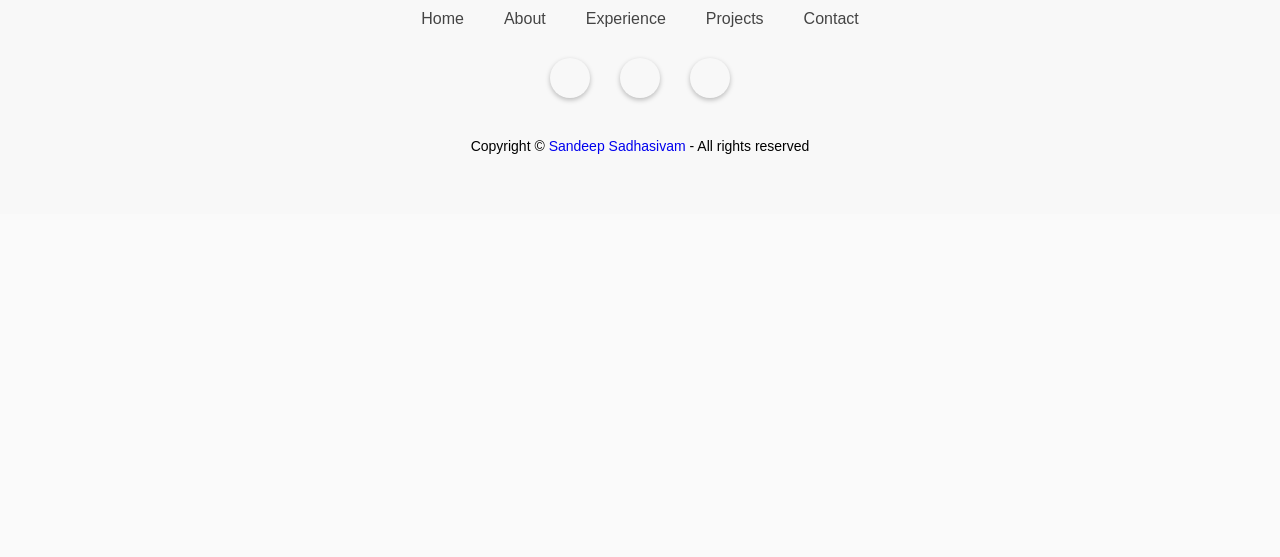
==== commit 00218ff7: "Update portfolio content from resume - Rewrite hero and about sections for QA, Flutter and DevOps - " ====
--- a/index.html
+++ b/index.html
@@ -31,7 +31,12 @@
   <!-- favicons -->
   <link rel="shortcut icon" href="assets/images/favicon.ico" type="image/x-icon" />
 
-  <title>Portfolio | Sandeep S</title>
+  <meta
+    name="description"
+    content="Sandeep Sadhasivam — Technical QA professional at Keywords Studios and Flutter developer. Platform compliance, functional QA, DevOps and self-hosted projects." />
+  <meta name="author" content="Sandeep Sadhasivam" />
+
+  <title>Sandeep Sadhasivam | QA Engineer &amp; Developer</title>
 </head>
 
 <body>
@@ -50,6 +55,10 @@
           </li>
           <li class="nav_list">
             <a href="#about" class="nav-link">About</a>
+            <div class="circle"></div>
+          </li>
+          <li class="nav_list">
+            <a href="#experience" class="nav-link">Experience</a>
             <div class="circle"></div>
           </li>
           <li class="nav_list">
@@ -93,17 +102,19 @@
             <div class="featured-wish">
               <p>Hi There,</p>
             </div>
-            <p>I'm <span class="featured-name-span">Sandeep S</span></p>
+            <p>I'm <span class="featured-name-span">Sandeep Sadhasivam</span></p>
             <p>a <span class="typedText"></span></p>
           </div>
           <div class="featured-text-info">
             <p>
-              Experienced frontend developer with a passion for creating
-              visually stunning and user-friendly websites.
+              Technical QA professional at Keywords Studios with 3+ years
+              testing cross-platform games on Xbox, PlayStation and Nintendo
+              Switch. I also build Flutter apps and tinker with self-hosted
+              DevOps.
             </p>
           </div>
           <div class="featured-text-btn">
-            <button class="btn blue-btn">Hire Me</button>
+            <a href="#contact"><button class="btn blue-btn">Hire Me</button></a>
             <a href="assets/pdf/Sandeep(Resume).pdf" download>
               <button class="btn">
                 Download CV <i class="uil uil-file-alt"></i></button></a>
@@ -142,10 +153,15 @@
             <div class="about-info">
               <h3 class="intro-header">My introduction</h3>
               <p>
-                I am well-versed in HTML, CSS, JavaScript, Dart and other
-                frameworks such as Flutter. <br />
-                I have a year of experience as a Junior App Developer. <br />
-                Now, I am currently delving into the realm of DevOps.
+                I'm a QA professional and developer based in Karnataka, India.
+                For the last 3+ years I've worked in games QA at Keywords
+                Studios, running platform compliance, pre-release sanity and
+                functional test passes across Xbox, PlayStation and Nintendo
+                Switch. <br />
+                Before QA, I built a Flutter healthcare app and high-converting
+                landing pages. <br />
+                I'm also certified in DevOps automation, with hands-on
+                experience in Proxmox, Docker, Kubernetes and CI/CD pipelines.
               </p>
               <div class="about-btn">
                 <a href="assets/pdf/Sandeep(Resume).pdf" download>
@@ -154,41 +170,239 @@
               </div>
             </div>
           </div>
-          <div class="col">
+          <div class="col skills-col">
             <div class="skills-box">
               <div class="skills-header">
-                <h3 class="about-header">Frontend</h3>
+                <h3 class="about-header">QA &amp; Testing</h3>
               </div>
               <div class="skills-list">
-                <span>HTML</span>
-                <span>CSS</span>
-                <span>JavaScript</span>
-                <span>Flutter</span>
+                <span>Jira</span>
+                <span>TestRail</span>
+                <span>Confluence</span>
+                <span>Test Plan Execution</span>
+                <span>Regression Management</span>
+                <span>Bug Reporting</span>
+                <span>Postman</span>
+                <span>Selenium</span>
               </div>
             </div>
             <div class="skills-box">
               <div class="skills-header">
-                <h3 class="about-header">Backend</h3>
+                <h3 class="about-header">Development</h3>
               </div>
               <div class="skills-list">
-                <span>C</span>
-                <span>JAVA</span>
+                <span>Flutter / Dart</span>
                 <span>Python</span>
-                <span>Dart</span>
-                <span>Bash</span>
+                <span>REST APIs</span>
+                <span>HTML / CSS / JS</span>
+                <span>Webflow</span>
+                <span>ASP.NET</span>
+                <span>SQL Server</span>
               </div>
             </div>
             <div class="skills-box">
               <div class="skills-header">
-                <h3 class="about-header">Skills</h3>
+                <h3 class="about-header">DevOps &amp; Platforms</h3>
               </div>
               <div class="skills-list">
-                <span>QA</span>
+                <span>Docker</span>
+                <span>Kubernetes</span>
+                <span>Jenkins</span>
+                <span>Terraform</span>
+                <span>Ansible</span>
+                <span>AWS</span>
+                <span>Proxmox</span>
+                <span>Prometheus</span>
+                <span>Grafana</span>
+                <span>Git</span>
                 <span>Linux</span>
-                <span>Git</span>
-                <span>Vagrant</span>
-                <span>Webflow</span>
-              </div>
+                <span>Xbox / Steamworks</span>
+              </div>
+            </div>
+          </div>
+        </div>
+      </section>
+      <!-- EXPERIENCE -->
+      <section class="section" id="experience">
+        <div class="top-header">
+          <h1>Experience</h1>
+          <span>3+ years across games QA, app development and landing pages</span>
+        </div>
+        <div class="timeline">
+          <article class="timeline-item">
+            <div class="timeline-content">
+              <div class="timeline-top">
+                <div>
+                  <h3 class="timeline-role">Technical Quality Assurance (Level 1)</h3>
+                  <p class="timeline-company">Keywords Studios &middot; Bangalore, India</p>
+                </div>
+                <span class="timeline-date">10/2026 &ndash; Present</span>
+              </div>
+              <ul class="timeline-points">
+                <li>
+                  Ran platform compliance testing (XR) against Xbox
+                  Requirements, GPPC (Game Pass PC) and Steam to ship with zero
+                  compliance blockers.
+                </li>
+                <li>
+                  Captured age-rating media highlighting violence, gore and
+                  interactive elements for ESRB, PEGI, CERO and USK
+                  certification.
+                </li>
+                <li>
+                  Led pre-release sanity and smoke passes on release-candidate
+                  builds, validating stability, core functionality and critical
+                  path progression.
+                </li>
+                <li>
+                  Audited retail builds and storefronts (Xbox Store, Steam, PC
+                  Game Pass) for entitlements, DLC, localized assets and pricing.
+                </li>
+                <li>
+                  Pulled crash dumps, system logs and telemetry from Xbox
+                  Manager/Partner Center and Steamworks for developer debugging.
+                </li>
+                <li>
+                  Maintained the defect lifecycle in Jira with platform spec
+                  references, reproduction steps and visual proof.
+                </li>
+              </ul>
+            </div>
+          </article>
+
+          <article class="timeline-item">
+            <div class="timeline-content">
+              <div class="timeline-top">
+                <div>
+                  <h3 class="timeline-role">Functionality Quality Assurance (Level 2)</h3>
+                  <p class="timeline-company">Keywords Studios &middot; Bangalore, India</p>
+                </div>
+                <span class="timeline-date">12/2023 &ndash; 10/2026</span>
+              </div>
+              <ul class="timeline-points">
+                <li>
+                  Executed functional, regression and ad-hoc test passes across
+                  PC and console builds, ensuring stability and gameplay
+                  fidelity.
+                </li>
+                <li>
+                  Logged complex defects in Jira with clear reproduction steps,
+                  logs and visual evidence to speed up developer resolution.
+                </li>
+                <li>
+                  Collaborated with QA leads and development teams to track
+                  blocker-level issues and meet critical milestone deadlines.
+                </li>
+                <li>
+                  Trained junior team members on defect reporting guidelines,
+                  test suite execution and internal QA workflows.
+                </li>
+              </ul>
+            </div>
+          </article>
+
+          <article class="timeline-item">
+            <div class="timeline-content">
+              <div class="timeline-top">
+                <div>
+                  <h3 class="timeline-role">Junior Application Developer</h3>
+                  <p class="timeline-company">Proactive For Her &middot; Bengaluru, India</p>
+                </div>
+                <span class="timeline-date">06/2022 &ndash; 01/2023</span>
+              </div>
+              <ul class="timeline-points">
+                <li>
+                  Developed a women's healthcare mobile app in Flutter with
+                  clean, modular and reusable code.
+                </li>
+                <li>
+                  Implemented state management and modern UI standards to
+                  improve engagement and performance.
+                </li>
+                <li>
+                  Engineered offline caching with ObjectBox and optimized image
+                  precaching for a seamless experience.
+                </li>
+                <li>
+                  Integrated REST APIs and managed deployments to the Apple App
+                  Store and Google Play Store.
+                </li>
+              </ul>
+            </div>
+          </article>
+
+          <article class="timeline-item">
+            <div class="timeline-content">
+              <div class="timeline-top">
+                <div>
+                  <h3 class="timeline-role">Webflow Developer for Landing Pages</h3>
+                  <p class="timeline-company">Proactive For Her &middot; Bengaluru, India</p>
+                </div>
+                <span class="timeline-date">03/2022 &ndash; 06/2022</span>
+              </div>
+              <ul class="timeline-points">
+                <li>
+                  Built responsive, high-conversion landing pages in Webflow
+                  with clean visual hierarchy and performance optimization.
+                </li>
+                <li>
+                  Automated lead pipelines by connecting Webflow forms to
+                  Google Sheets for real-time lead tracking.
+                </li>
+                <li>
+                  Configured Google Tag Manager, Meta Pixel and Hotjar, then
+                  used heatmaps and session recordings to improve conversion.
+                </li>
+              </ul>
+            </div>
+          </article>
+
+          <article class="timeline-item">
+            <div class="timeline-content">
+              <div class="timeline-top">
+                <div>
+                  <h3 class="timeline-role">Brand Representative</h3>
+                  <p class="timeline-company">Leroc &middot; Bengaluru, India</p>
+                </div>
+                <span class="timeline-date">04/2019 &ndash; 12/2019</span>
+              </div>
+              <ul class="timeline-points">
+                <li>
+                  Exceeded monthly sales targets (+5 units/month) for Lenovo
+                  Legion Y540 laptops across Reliance Digital and Croma.
+                </li>
+                <li>
+                  Ran live hardware and gaming performance demos and built
+                  channel relationships for prime floor placement.
+                </li>
+                <li>
+                  Analyzed retail trends and customer feedback, reporting
+                  consumer preferences to brand leadership.
+                </li>
+              </ul>
+            </div>
+          </article>
+        </div>
+
+        <!-- EDUCATION -->
+        <div class="sub-header">
+          <h1>Education</h1>
+        </div>
+        <div class="edu-grid">
+          <div class="edu-card">
+            <i class="uil uil-graduation-cap"></i>
+            <div>
+              <h3 class="edu-title">MSc Computer Science</h3>
+              <p class="edu-school">Kristu Jayanti University &middot; Bangalore, India</p>
+              <span class="edu-date">01/2020 &ndash; 12/2022</span>
+            </div>
+          </div>
+          <div class="edu-card">
+            <i class="uil uil-graduation-cap"></i>
+            <div>
+              <h3 class="edu-title">Bachelor of Computer Application</h3>
+              <p class="edu-school">Kristu Jayanti University &middot; Bangalore, India</p>
+              <span class="edu-date">01/2017 &ndash; 12/2021</span>
             </div>
           </div>
         </div>
@@ -198,36 +412,73 @@
         <div class="top-header">
           <h1>Projects</h1>
         </div>
-        <div class="project-container">
-          <div class="project-box">
-            <i class="uil uil-briefcase-alt"></i>
-            <h3 class="intro-header">Completed</h3>
-            <label>3+ Finished Projects</label>
-          </div>
-          <!-- <div class="project-box">
-            <i class="uil uil-users-alt"></i>
-            <h3>Clients</h3>
-            <label>3+ Happy Clients</label>
-          </div> -->
-          <div class="project-box">
-            <i class="uil uil-award"></i>
-            <h3 class="intro-header">Experience</h3>
-            <label>1+ Years in the field</label>
-          </div>
+        <div class="project-grid">
+          <article class="project-card">
+            <div class="project-icon">
+              <i class="uil uil-server-network"></i>
+            </div>
+            <h3 class="project-title">Home Media &amp; Virtualization Lab</h3>
+            <p>
+              A home server on Proxmox VE hosting virtual machines and LXC
+              containers, with a Dockerized Jellyfin media server and multiple
+              GPUs passed through for hardware-accelerated transcoding and
+              display output.
+            </p>
+            <div class="project-tags">
+              <span>Proxmox</span>
+              <span>Docker</span>
+              <span>Jellyfin</span>
+              <span>GPU Passthrough</span>
+            </div>
+          </article>
+
+          <article class="project-card">
+            <div class="project-icon">
+              <i class="uil uil-user-check"></i>
+            </div>
+            <h3 class="project-title">Facial Recognition Attendance System</h3>
+            <p>
+              A Python-based biometric attendance system built on facial
+              recognition libraries. Awarded 2nd Place at a National Level
+              Science Exhibition.
+            </p>
+            <div class="project-tags">
+              <span>Python</span>
+              <span>Computer Vision</span>
+              <span>Biometrics</span>
+            </div>
+          </article>
+
+          <article class="project-card">
+            <div class="project-icon">
+              <i class="uil uil-shopping-cart-alt"></i>
+            </div>
+            <h3 class="project-title">Aero Pre-Build PC Sales</h3>
+            <p>
+              An e-commerce platform for PC components, with a robust SQL Server
+              backend handling products, orders and inventory.
+            </p>
+            <div class="project-tags">
+              <span>ASP.NET</span>
+              <span>SQL Server</span>
+              <span>E-commerce</span>
+            </div>
+          </article>
         </div>
       </section>
       <!-- CONTACT -->
       <section class="section" id="contact">
         <div class="top-header">
           <h1>Get in touch</h1>
-          <span>Do you have a project in your mind, contact me here</span>
+          <span>Have a project in mind or a role to fill? Let's talk.</span>
         </div>
         <div class="row">
           <div class="col">
             <div class="contact-info">
               <h2>Find Me <i class="uil uil-corner-right-down"></i></h2>
               <p>
-                <i class="uil uil-envelope"></i> Email: sndp.sdhsvm@gmail.com
+                <i class="uil uil-envelope"></i> Email:
+                sandeep.sadhasivam@gmail.com
               </p>
               <p><i class="uil uil-phone"></i> Tel: +91 81055 82110</p>
             </div>
@@ -264,7 +515,7 @@
     <!-- FOOTER -->
     <footer>
       <div class="top-footer">
-        <p>Sandeep S .</p>
+        <p>Sandeep Sadhasivam .</p>
       </div>
       <div class="middle-footer">
         <ul class="footer-menu">
@@ -273,6 +524,9 @@
           </li>
           <li class="footer_menu_list">
             <a href="#about">About</a>
+          </li>
+          <li class="footer_menu_list">
+            <a href="#experience">Experience</a>
           </li>
           <li class="footer_menu_list">
             <a href="#projects">Projects</a>
@@ -296,7 +550,7 @@
       <div class="bottom-footer">
         <p>
           Copyright &copy;
-          <a href="#home" style="text-decoration: none">Sandeep S</a> - All
+          <a href="#home" style="text-decoration: none">Sandeep Sadhasivam</a> - All
           rights reserved
         </p>
       </div>
--- a/assets/css/light-mode.css
+++ b/assets/css/light-mode.css
@@ -29,6 +29,7 @@
 /* ----- SMOOTH SCROLL ----- */
 html {
   scroll-behavior: smooth;
+  overflow-x: hidden;
 }
 
 /* ----- CHANGE THE SCROLL BAR DESIGN ----- */
@@ -503,64 +504,245 @@
   border-radius: 5px;
 }
 
-/* ----- PROJECTS BOX ----- */
-.project-container {
-  display: flex;
-  width: 100%;
-  justify-content: space-evenly;
-  gap: 20px;
-  flex-wrap: wrap;
-}
-
-.project-box {
-  position: relative;
-  display: flex;
-  justify-content: center;
-  align-items: center;
+.skills-col {
   flex-direction: column;
-  width: 30%;
-  height: 250px;
+}
+
+.skills-col .skills-box {
+  width: 100%;
+  margin: 0 0 22px 0;
+}
+
+.skills-col .skills-box:last-child {
+  margin-bottom: 0;
+}
+
+/* ----- EXPERIENCE TIMELINE ----- */
+.timeline {
+  position: relative;
+  max-width: 900px;
+  margin: 0 auto;
+  padding-left: 34px;
+}
+
+.timeline::before {
+  content: "";
+  position: absolute;
+  left: 10px;
+  top: 8px;
+  bottom: 8px;
+  width: 2px;
+  background: linear-gradient(var(--first-color), var(--second-color));
+}
+
+.timeline-item {
+  position: relative;
+  margin-bottom: 26px;
+}
+
+.timeline-item:last-child {
+  margin-bottom: 0;
+}
+
+.timeline-item::before {
+  content: "";
+  position: absolute;
+  left: -31px;
+  top: 27px;
+  width: 14px;
+  height: 14px;
+  border-radius: 50%;
+  background: var(--first-color);
+  border: 3px solid var(--body-color);
+  box-shadow: 0 0 0 2px var(--first-color);
+}
+
+.timeline-content {
+  background: var(--color-white);
+  border-radius: 16px;
+  padding: 24px 28px;
+  box-shadow: 1px 8px 10px 2px var(--first-shadow-color);
+  transition:
+    transform 0.3s,
+    box-shadow 0.3s;
+}
+
+.timeline-content:hover {
+  transform: translateY(-3px);
+}
+
+.timeline-top {
+  display: flex;
+  justify-content: space-between;
+  align-items: flex-start;
+  gap: 16px;
+  margin-bottom: 14px;
+}
+
+.timeline-role {
+  font-size: 18px;
+  font-weight: 600;
+  color: var(--text-color-fourth, #444);
+  margin-bottom: 4px;
+}
+
+.timeline-company {
+  font-size: 14px;
+  color: #888;
+}
+
+.timeline-date {
+  flex-shrink: 0;
+  font-size: 12.5px;
+  font-weight: 600;
+  color: var(--first-color);
+  background: rgba(110, 87, 224, 0.12);
+  padding: 5px 12px;
+  border-radius: 20px;
+  white-space: nowrap;
+}
+
+.timeline-points {
+  padding-left: 18px;
+  display: flex;
+  flex-direction: column;
+  gap: 7px;
+}
+
+.timeline-points li {
+  font-size: 14px;
+  line-height: 1.6;
+  color: #666;
+}
+
+/* ----- EDUCATION ----- */
+.sub-header {
+  text-align: center;
+  margin: 4em 0 2.5em;
+}
+
+.sub-header h1 {
+  font-weight: 600;
+  color: var(--text-color-second);
+}
+
+.edu-grid {
+  display: grid;
+  grid-template-columns: repeat(auto-fit, minmax(300px, 1fr));
+  gap: 25px;
+  max-width: 900px;
+  margin: 0 auto;
+}
+
+.edu-card {
+  display: flex;
+  align-items: flex-start;
+  gap: 18px;
+  background: var(--color-white);
+  border-radius: 16px;
+  padding: 24px;
+  box-shadow: 1px 8px 10px 2px var(--first-shadow-color);
+  transition: transform 0.3s;
+}
+
+.edu-card:hover {
+  transform: translateY(-3px);
+}
+
+.edu-card > i {
+  flex-shrink: 0;
+  font-size: 26px;
+  color: var(--first-color);
+  background: rgba(110, 87, 224, 0.12);
+  padding: 11px;
+  border-radius: 12px;
+}
+
+.edu-title {
+  font-size: 17px;
+  font-weight: 600;
+  color: var(--text-color-fourth, #444);
+  margin-bottom: 4px;
+}
+
+.edu-school {
+  font-size: 14px;
+  color: #777;
+  margin-bottom: 6px;
+}
+
+.edu-date {
+  font-size: 13px;
+  font-weight: 600;
+  color: var(--first-color);
+}
+
+/* ----- PROJECTS ----- */
+.project-grid {
+  display: grid;
+  grid-template-columns: repeat(auto-fit, minmax(280px, 1fr));
+  gap: 25px;
+}
+
+.project-card {
+  display: flex;
+  flex-direction: column;
   background: var(--color-white);
   border-radius: 20px;
+  padding: 28px;
   box-shadow: 1px 8px 10px 2px var(--first-shadow-color);
-  overflow: hidden;
-}
-
-.project-box > i {
-  font-size: 50px;
-  color: #00b5e7;
-  margin-bottom: 25px;
-}
-
-.project-box label {
-  font-size: 15px;
+  transition: transform 0.3s;
+}
+
+.project-card:hover {
+  transform: translateY(-5px);
+}
+
+.project-icon {
+  display: flex;
+  align-items: center;
+  justify-content: center;
+  width: 52px;
+  height: 52px;
+  border-radius: 14px;
+  background: rgba(110, 87, 224, 0.12);
+  color: var(--first-color);
+  margin-bottom: 18px;
+}
+
+.project-icon i {
+  font-size: 26px;
+}
+
+.project-title {
+  font-size: 18px;
+  font-weight: 600;
+  color: var(--text-color-fourth, #444);
+  margin-bottom: 10px;
+}
+
+.project-card > p {
+  font-size: 14px;
+  line-height: 1.6;
   color: #777;
-}
-
-.project-box::after,
-.contact-info::after {
-  content: "";
-  position: absolute;
-  bottom: -100%;
-  background: var(--second-color);
-  width: 100%;
-  height: 100%;
-  transition: 0.4s;
-  z-index: 1;
-}
-
-.project-box:hover.project-box::after,
-.contact-info:hover.contact-info::after {
-  bottom: 0;
-}
-
-.project-box:hover.project-box i,
-.project-box:hover.project-box > h3,
-.project-box:hover.project-box > label {
+  margin-bottom: 18px;
+}
+
+.project-tags {
+  display: flex;
+  flex-wrap: wrap;
+  gap: 6px;
+  margin-top: auto;
+}
+
+.project-tags span {
+  font-size: 12px;
+  font-weight: 500;
+  background: var(--first-color);
   color: var(--color-white);
-  z-index: 2;
-}
-
+  padding: 3px 10px;
+  border-radius: 20px;
+}
 /* ----- CONTACT BOX ----- */
 .contact-info {
   position: relative;
@@ -595,7 +777,19 @@
 }
 
 .contact-info::after {
+  content: "";
+  position: absolute;
+  bottom: -100%;
+  left: 0;
+  width: 100%;
+  height: 100%;
+  transition: 0.4s;
+  z-index: 1;
   background: var(--color-white);
+}
+
+.contact-info:hover.contact-info::after {
+  bottom: 0;
 }
 
 .contact-info:hover.contact-info h2,
@@ -796,12 +990,12 @@
     width: 100%;
   }
 
-  .project-container {
-    justify-content: center;
-  }
-
-  .project-box {
-    width: 80%;
+  .timeline {
+    padding-left: 28px;
+  }
+
+  .timeline-item::before {
+    left: -25px;
   }
 
   .scroll-btn {
@@ -816,8 +1010,23 @@
     font-size: 40px;
   }
 
-  .project-box {
-    width: 100%;
+  .timeline-top {
+    flex-direction: column;
+    gap: 8px;
+  }
+
+  .timeline-content {
+    padding: 20px;
+  }
+
+  .middle-footer .footer-menu {
+    flex-wrap: wrap;
+    justify-content: center;
+    row-gap: 10px;
+  }
+
+  .footer_menu_list a {
+    margin-inline: 10px;
   }
 
   .form-inputs {
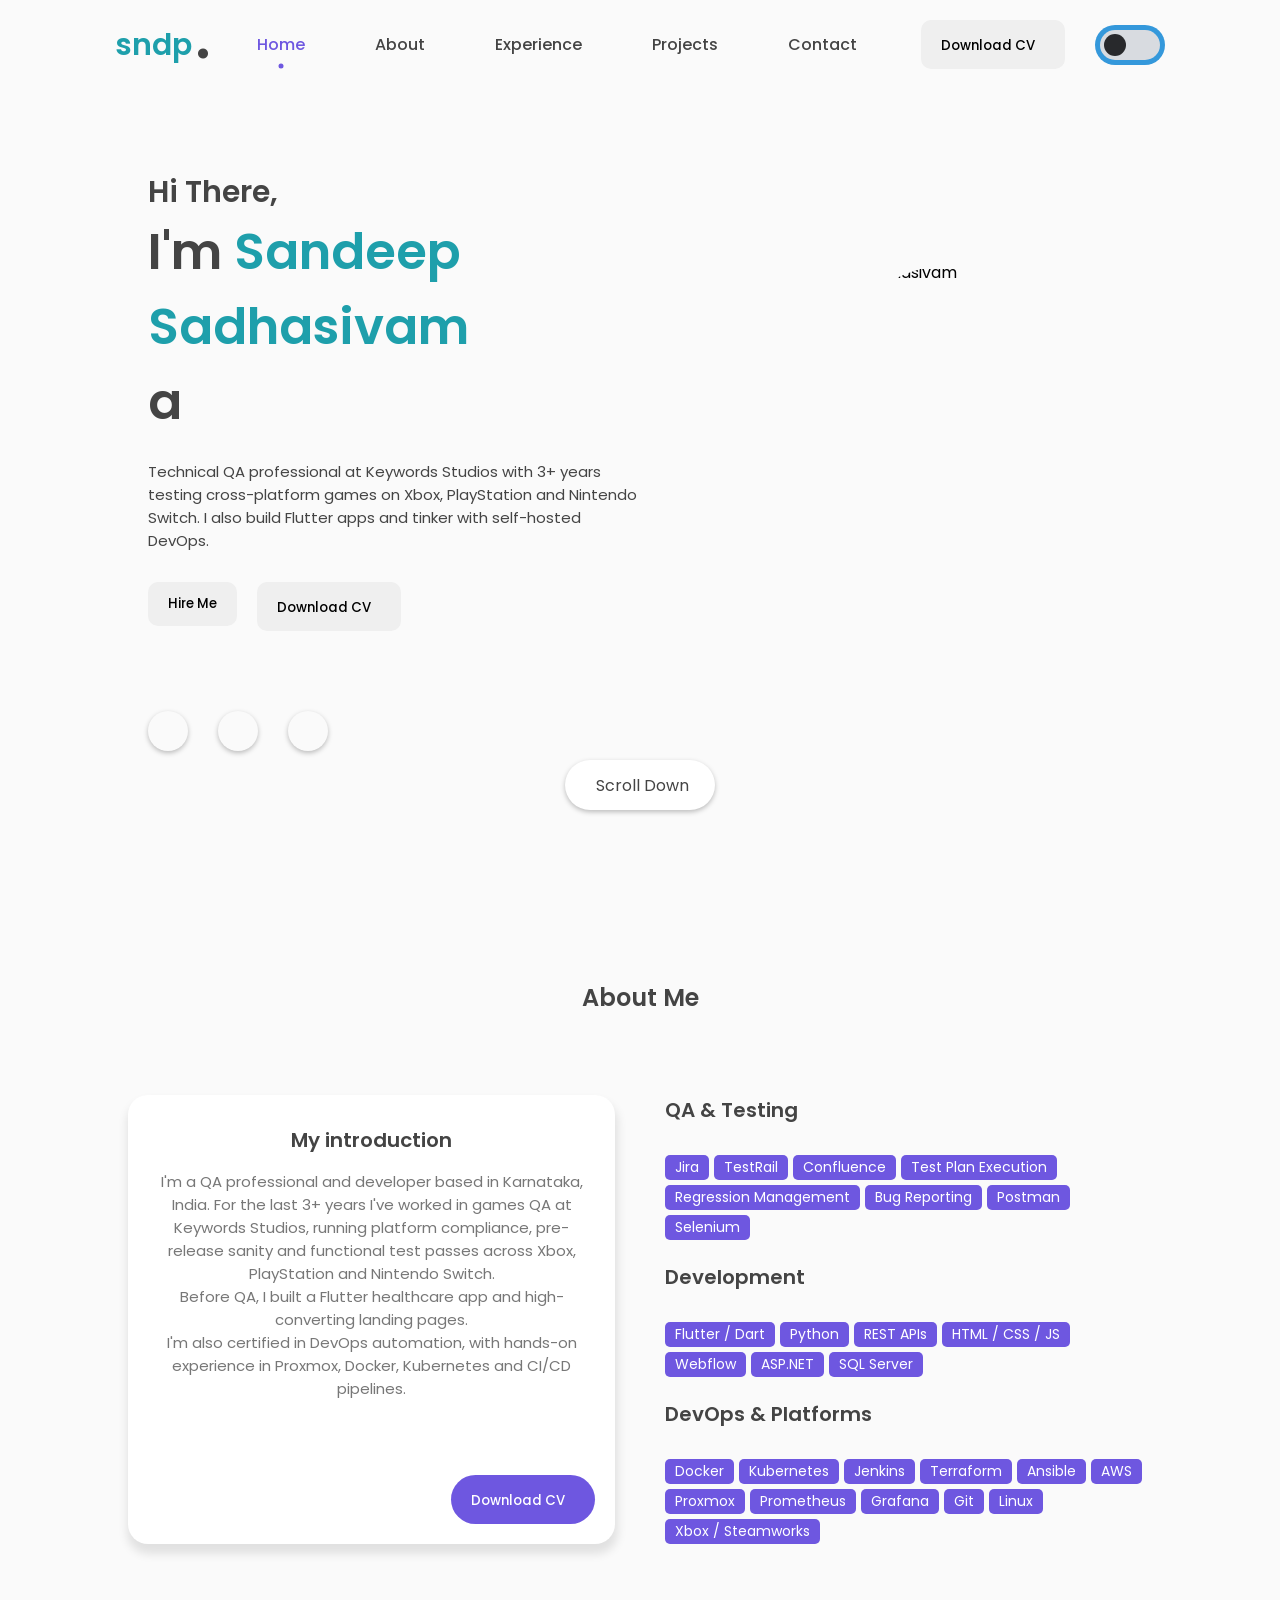
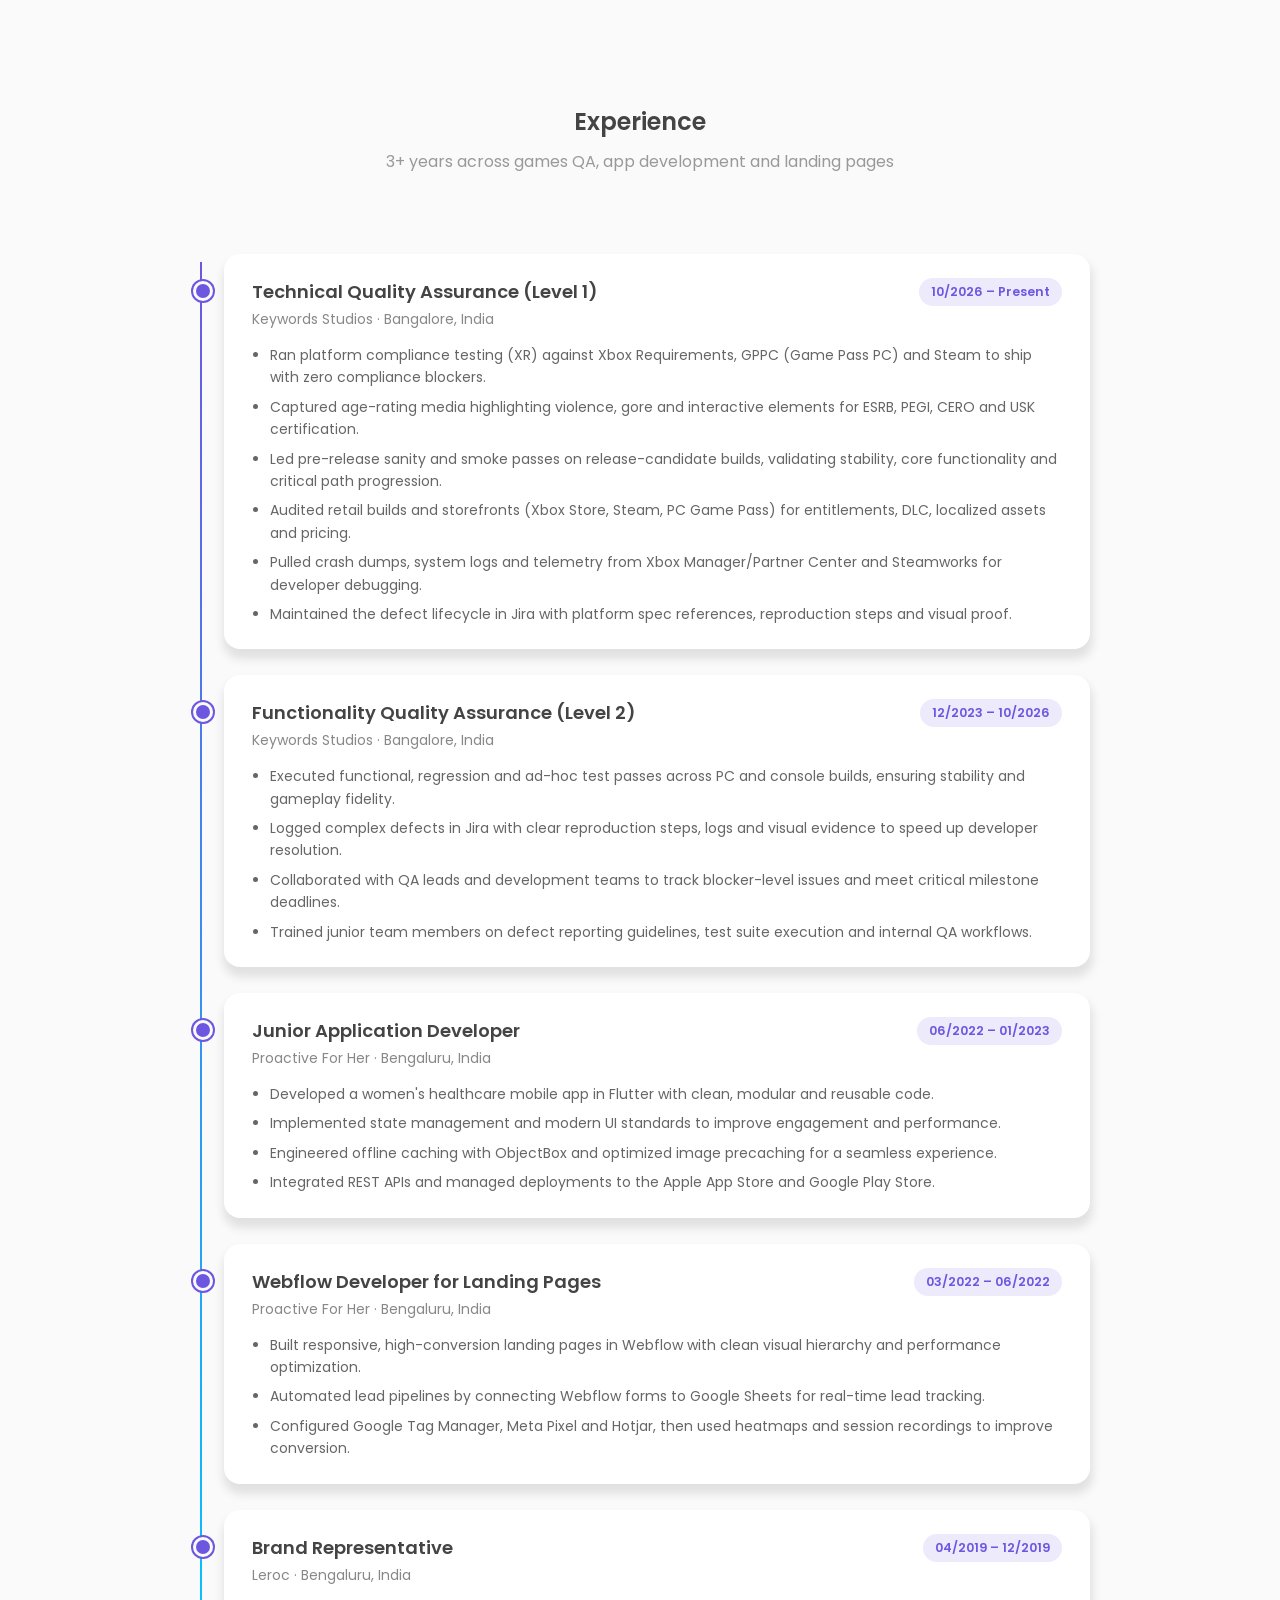
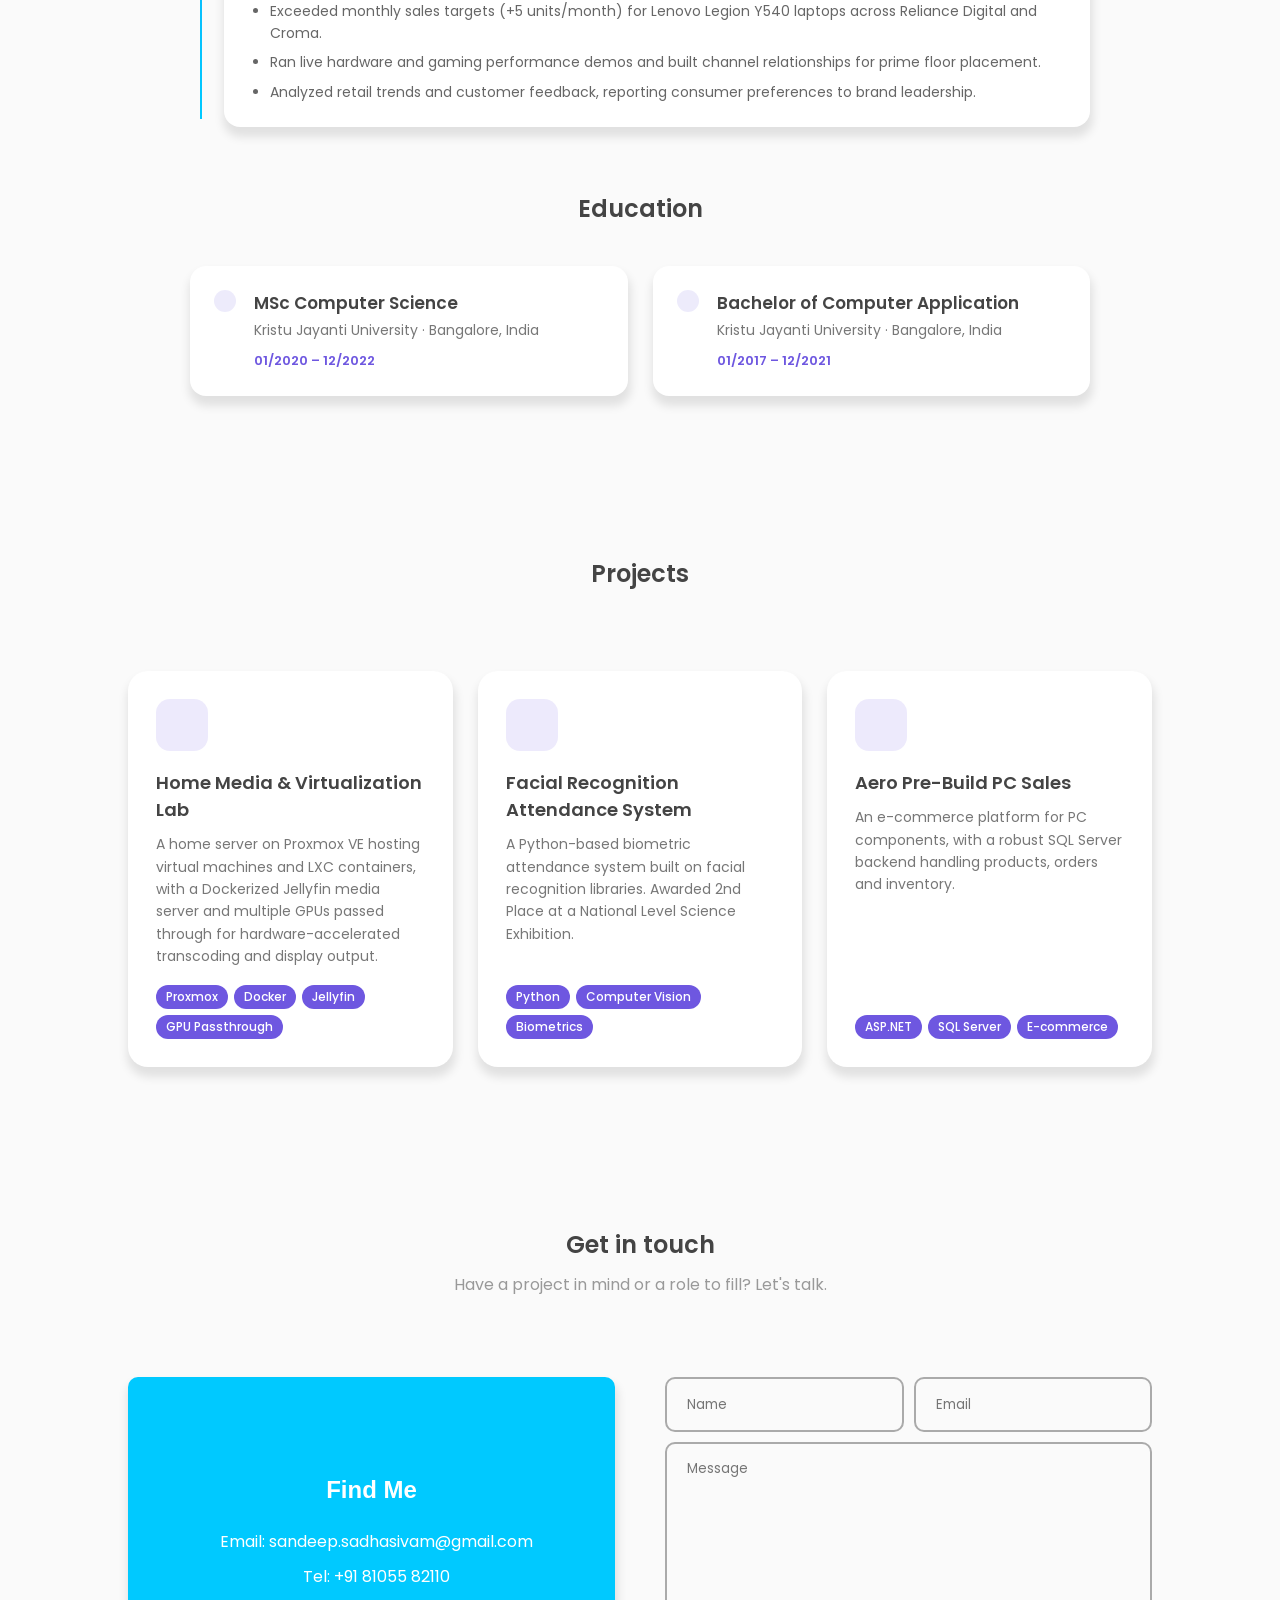
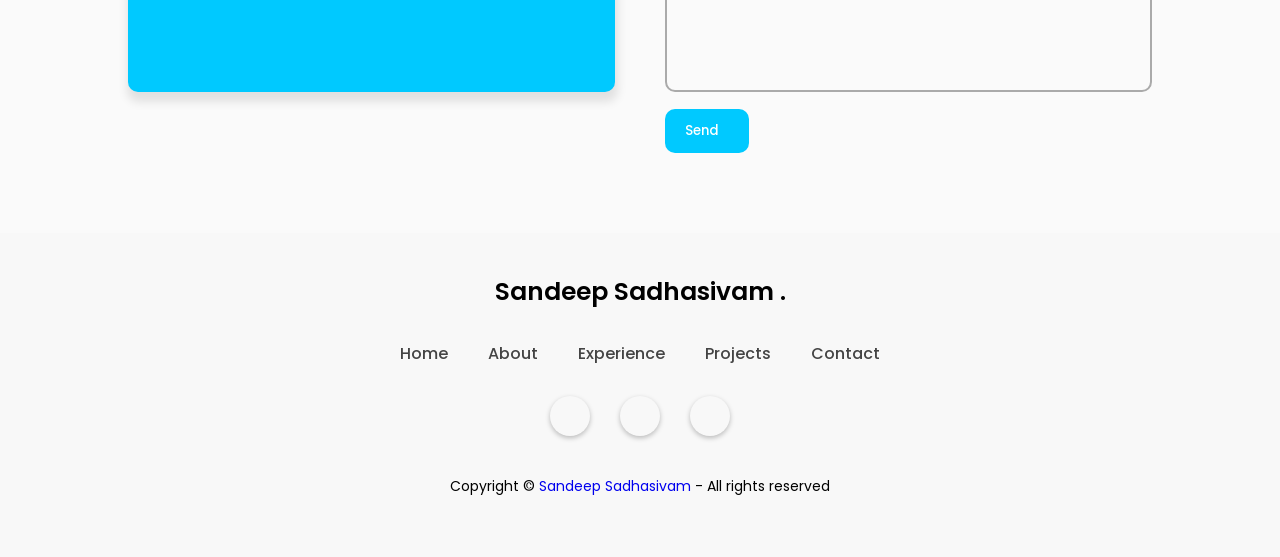
==== commit 373fe29b: "Improve first-load experience" ====
--- a/index.html
+++ b/index.html
@@ -5,8 +5,16 @@
   <meta charset="UTF-8" />
   <meta name="viewport" content="width=device-width, initial-scale=1.0" />
 
-  <!-- unicons -->
-  <link rel="stylesheet" href="https://unicons.iconscout.com/release/v4.0.8/css/line.css" />
+  <!-- Load icons without making first paint wait on the icon CDN. -->
+  <link rel="preconnect" href="https://unicons.iconscout.com" crossorigin />
+  <link
+    rel="preload"
+    href="https://unicons.iconscout.com/release/v4.0.8/css/line.css"
+    as="style"
+    onload="this.onload=null;this.rel='stylesheet'" />
+  <noscript>
+    <link rel="stylesheet" href="https://unicons.iconscout.com/release/v4.0.8/css/line.css" />
+  </noscript>
 
   <!-- css -->
   <link rel="stylesheet" id="theme-style" href="assets/css/light-mode.css" />
@@ -133,7 +141,13 @@
         </div>
         <div class="featured-image">
           <div class="image">
-            <img src="assets/images/avatar.png" alt="avatar" />
+            <img
+              src="assets/images/avatar.png"
+              alt="Sandeep Sadhasivam"
+              width="433"
+              height="498"
+              fetchpriority="high"
+              decoding="async" />
           </div>
         </div>
         <div class="scroll-icon-box">
@@ -556,12 +570,8 @@
       </div>
     </footer>
   </div>
-  <!-- TYPING JS  -->
-  <script src="https://unpkg.com/typed.js@2.0.16/dist/typed.umd.js"></script>
-  <!-- SCROLL REVEAL -->
-  <script src="https://unpkg.com/scrollreveal"></script>
-  <!-- MAIN JS -->
+  <!-- Local interactions run without waiting on third-party script CDNs. -->
   <script src="assets/js/main.js"></script>
 </body>
 
-</html>+</html>
--- a/assets/css/light-mode.css
+++ b/assets/css/light-mode.css
@@ -1041,3 +1041,23 @@
     visibility: hidden;
   }
 }
+
+.reveal-ready {
+  opacity: 0;
+  transform: translateY(18px);
+  transition: opacity 560ms ease, transform 560ms ease;
+}
+
+.reveal-ready.is-revealed {
+  opacity: 1;
+  transform: translateY(0);
+}
+
+@media (prefers-reduced-motion: reduce) {
+  .reveal-ready,
+  .reveal-ready.is-revealed {
+    opacity: 1;
+    transform: none;
+    transition: none;
+  }
+}
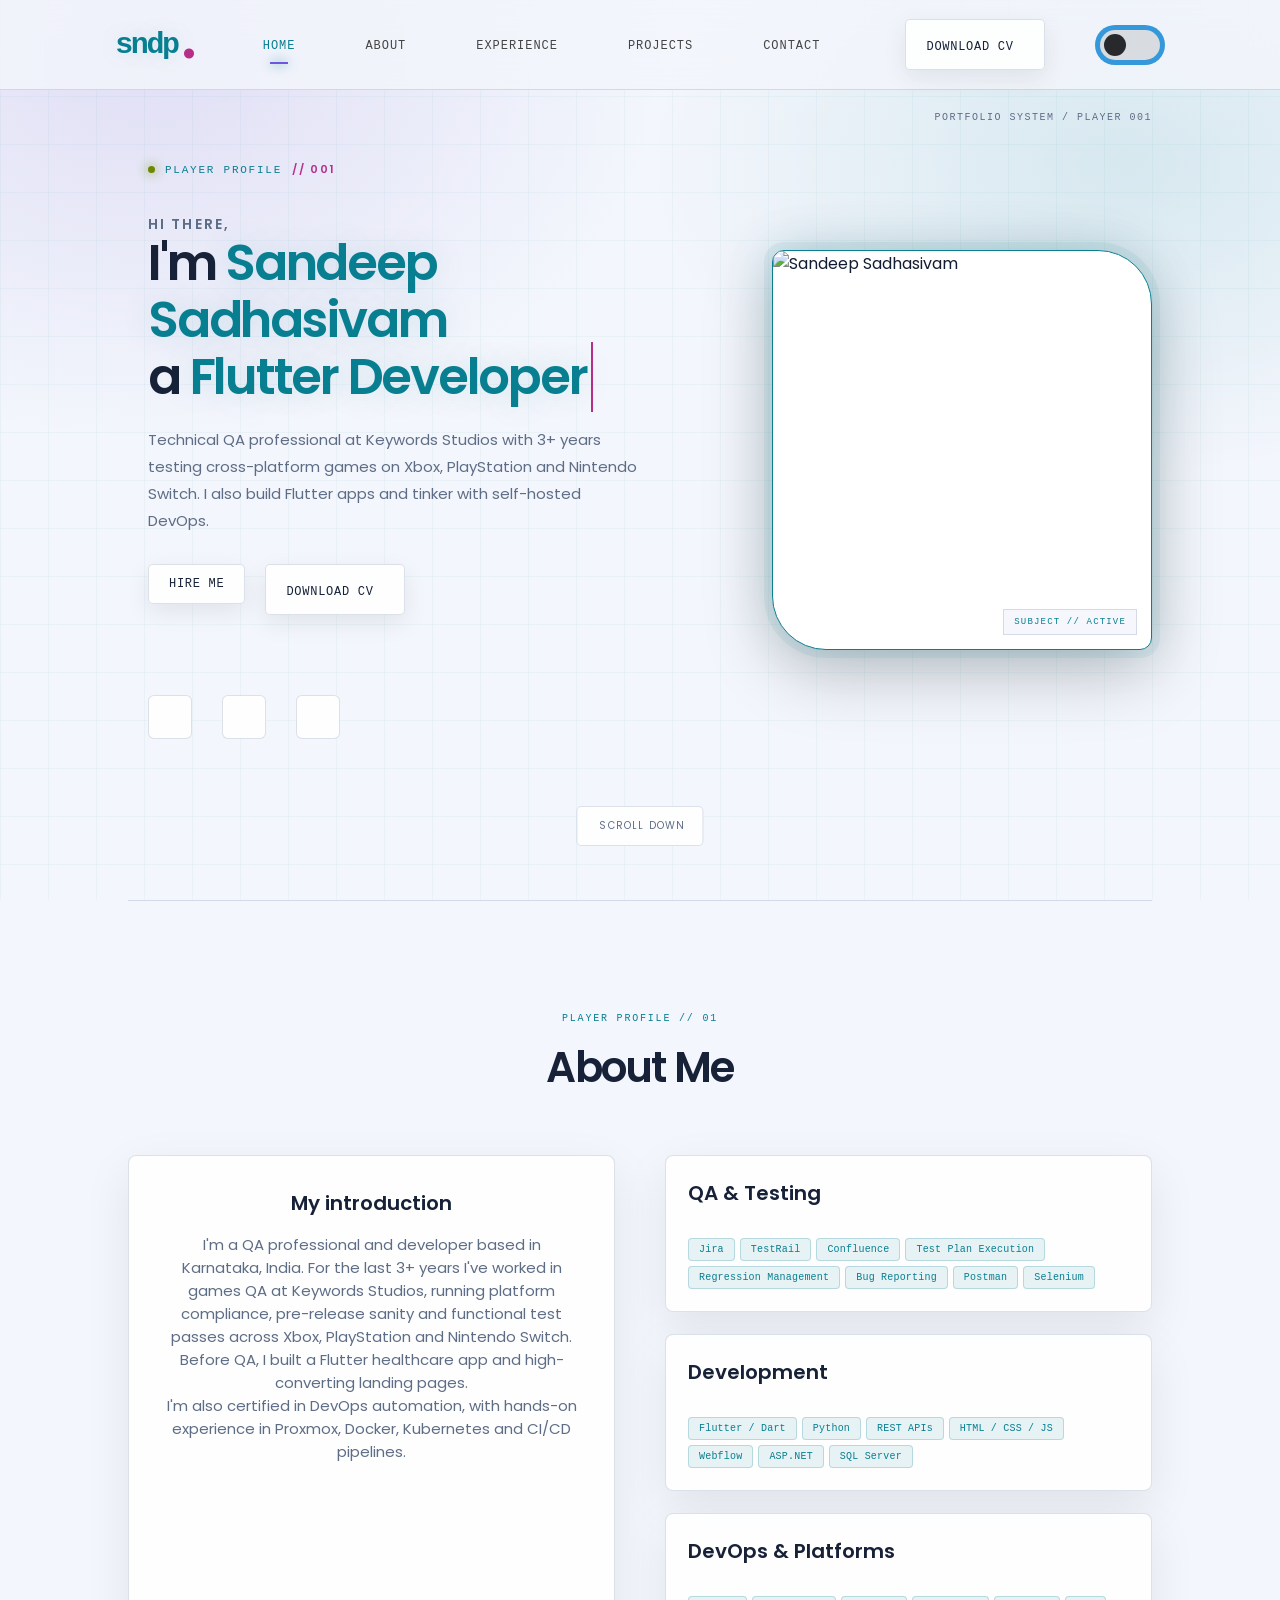
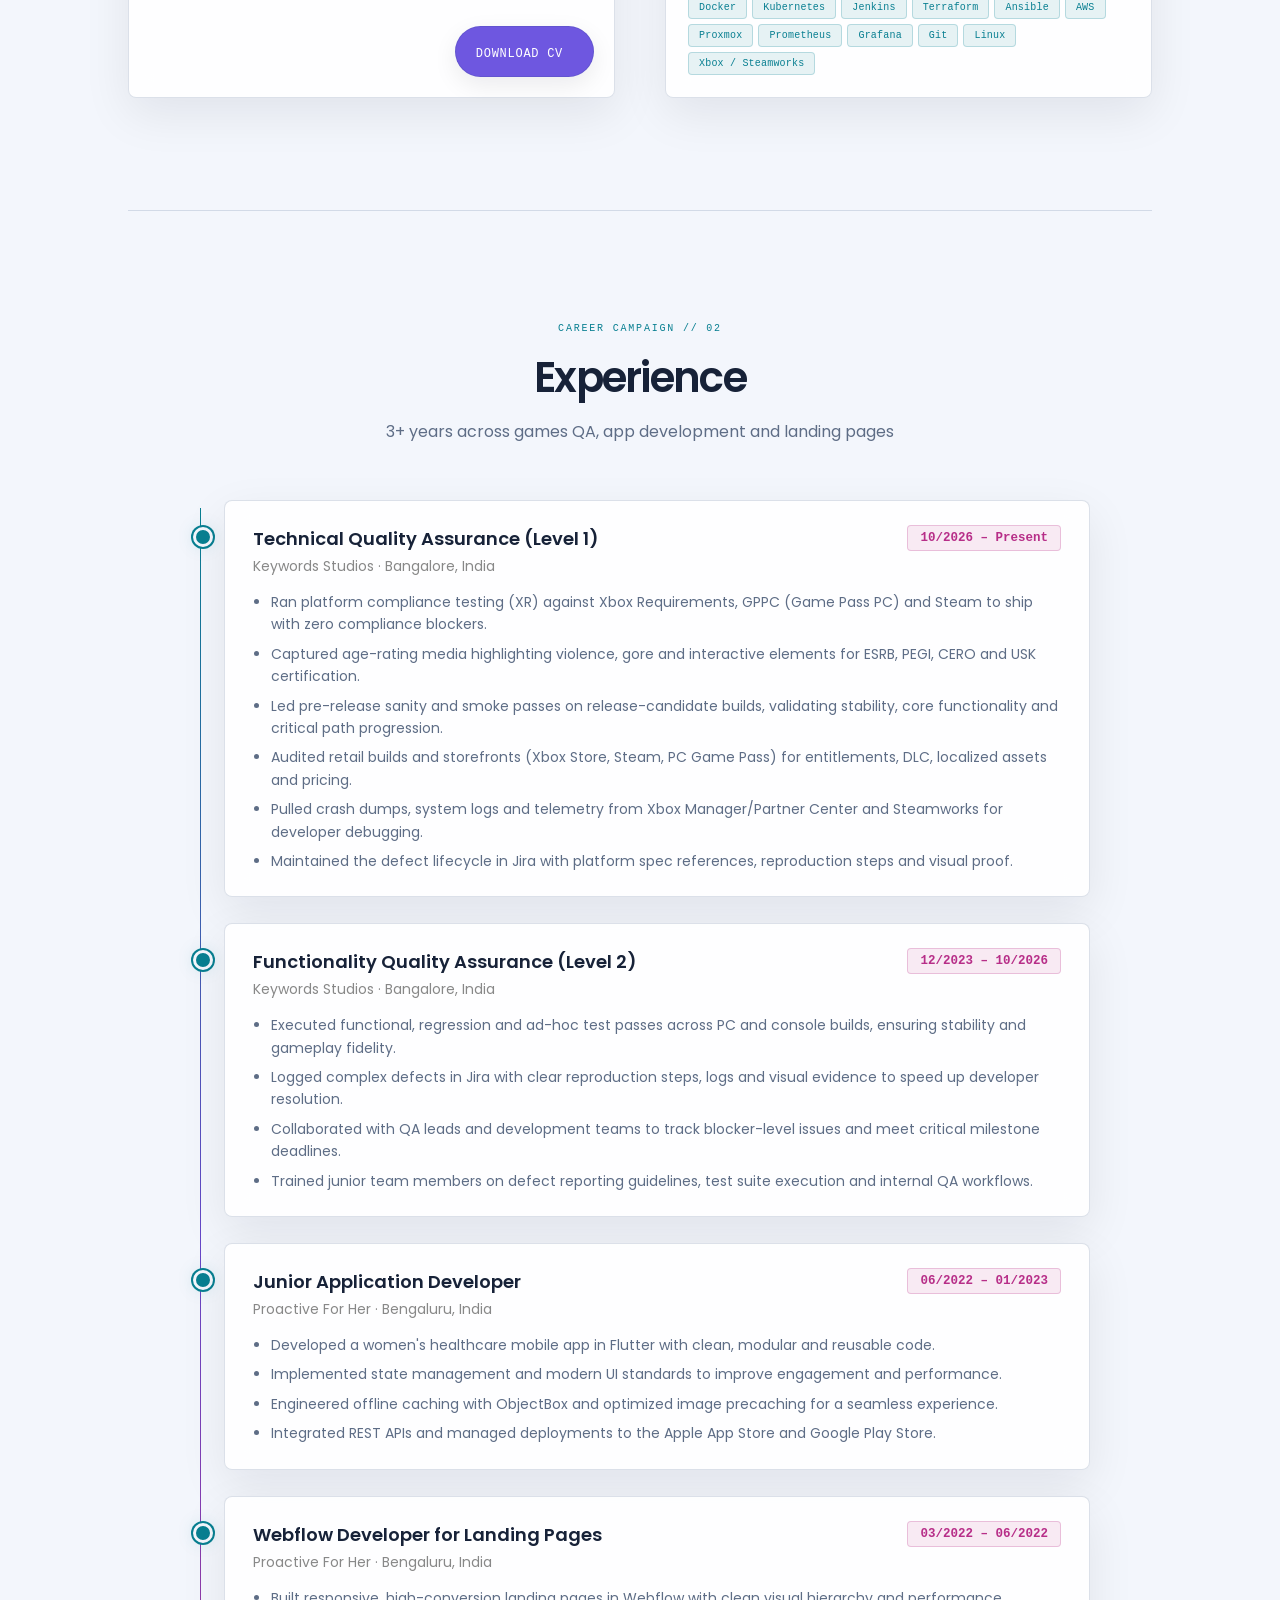
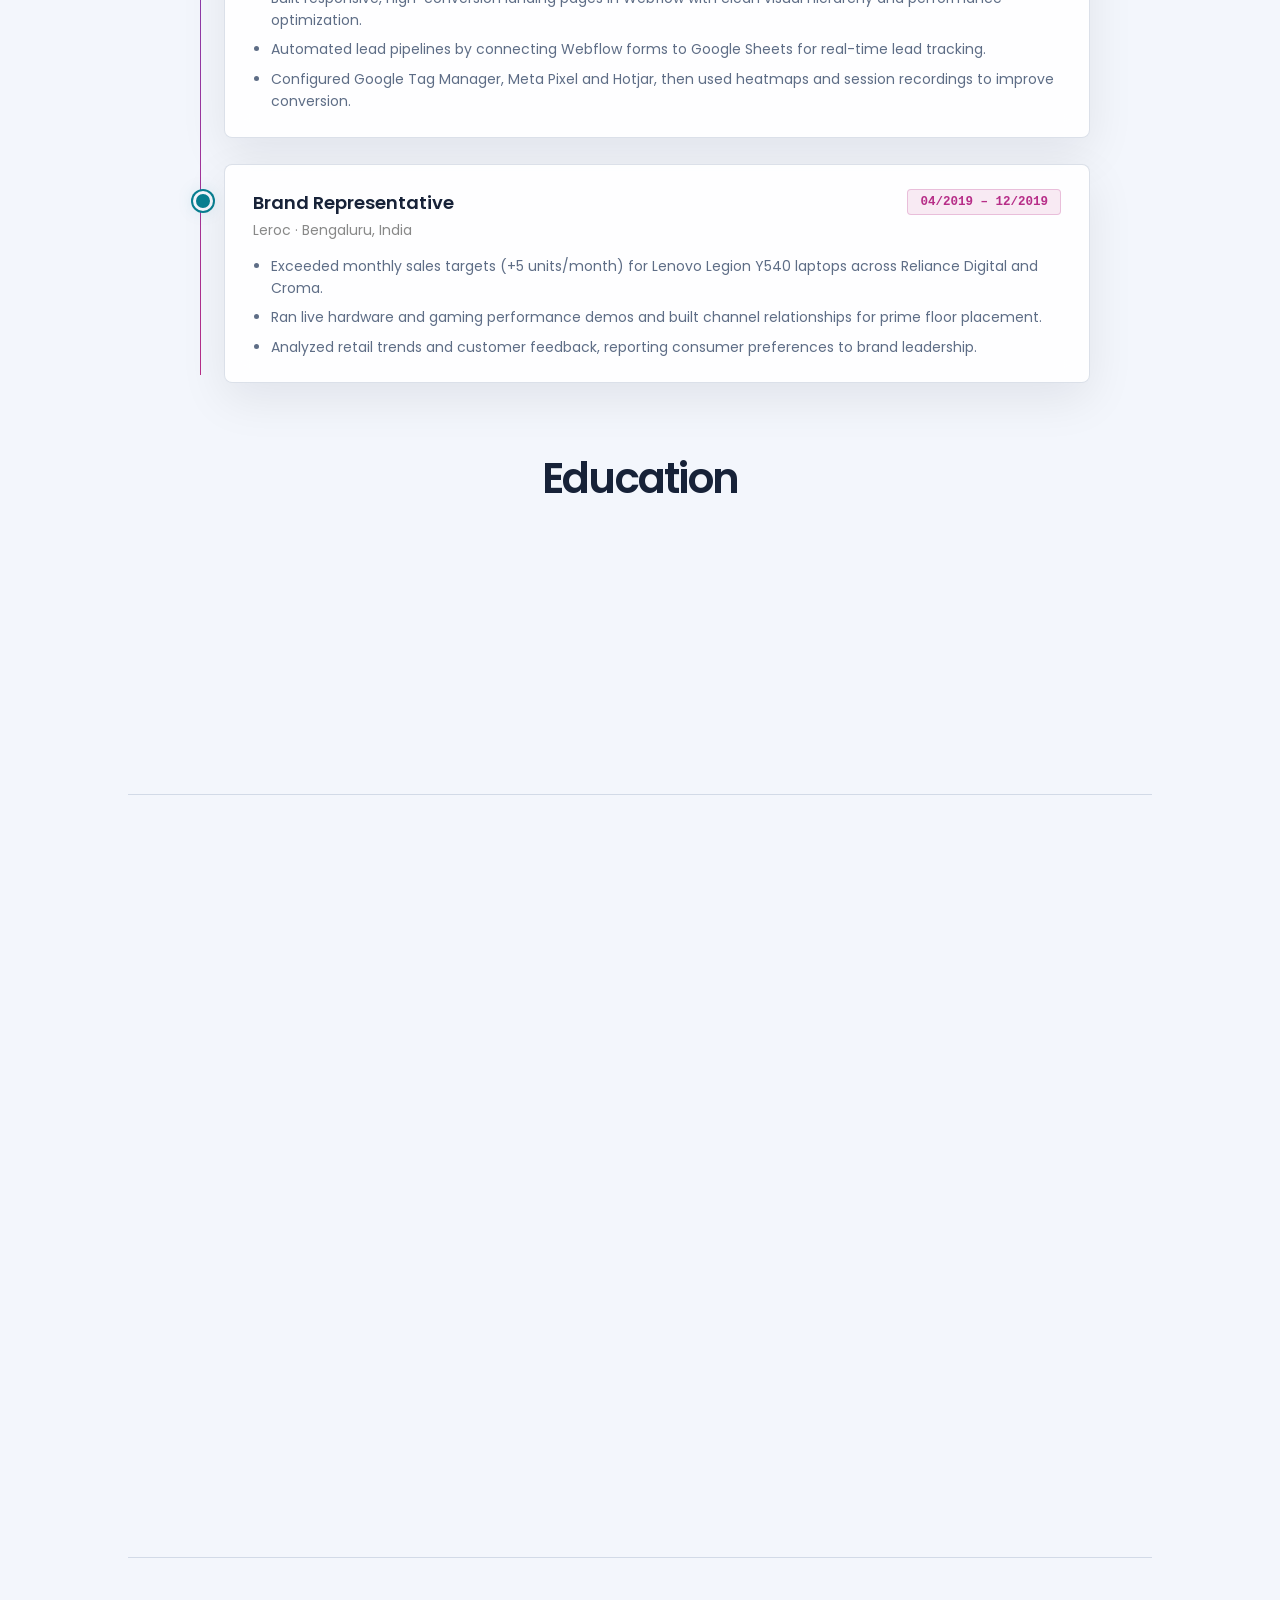
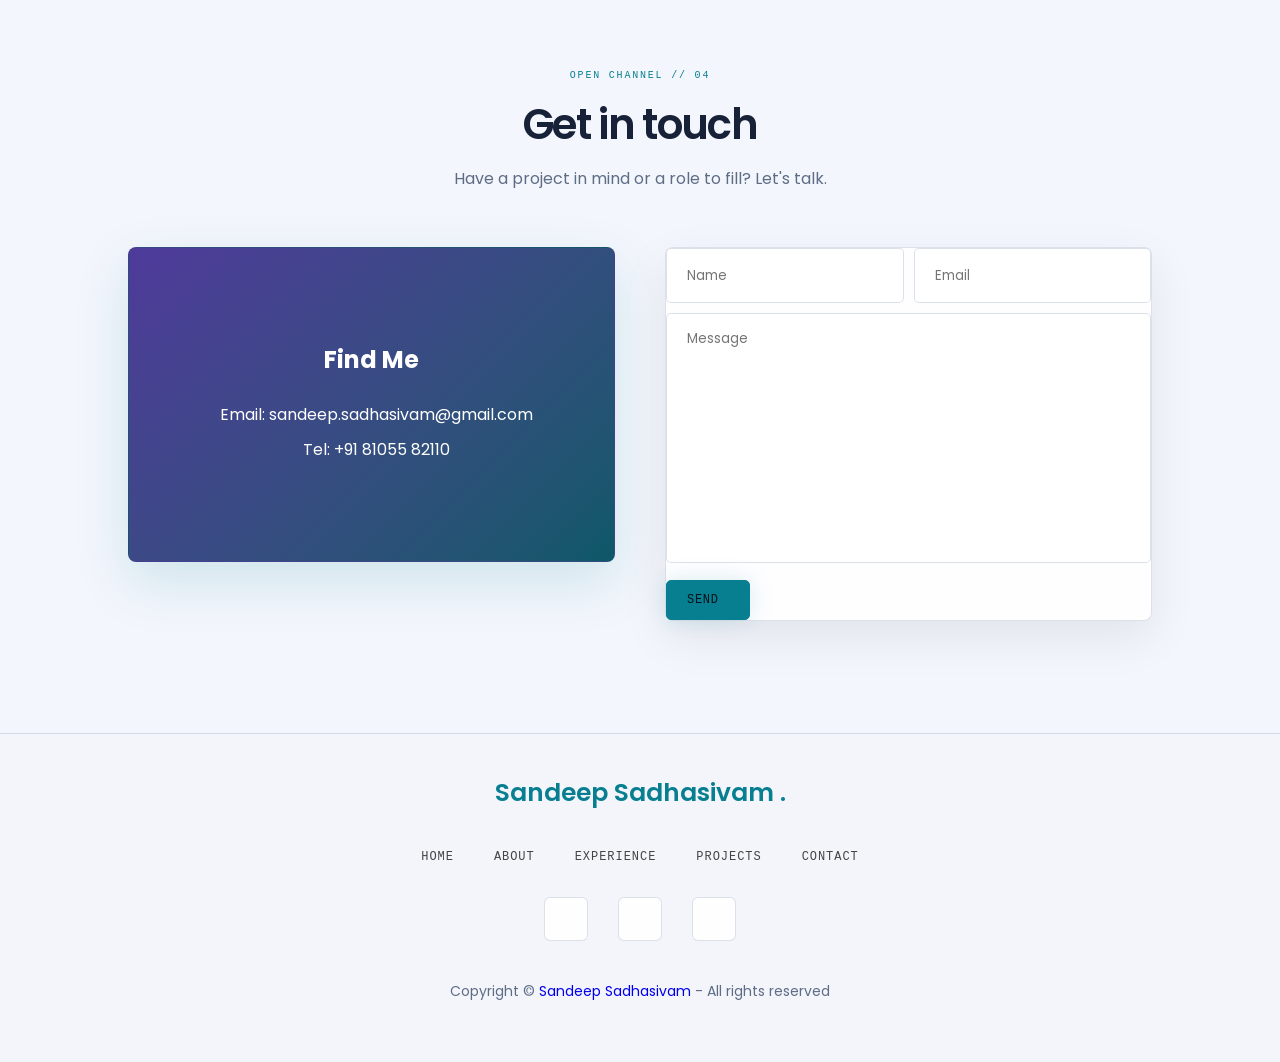
==== commit d8ff793e: "Add gamer-inspired portfolio theme" ====
--- a/index.html
+++ b/index.html
@@ -18,6 +18,7 @@
 
   <!-- css -->
   <link rel="stylesheet" id="theme-style" href="assets/css/light-mode.css" />
+  <link rel="stylesheet" href="assets/css/game-ui.css" />
 
   <script>
     (function () {
@@ -33,6 +34,7 @@
       if (dark) {
         document.getElementById("theme-style").href = "assets/css/dark-mode.css";
       }
+      document.documentElement.dataset.theme = dark ? "dark" : "light";
     })();
   </script>
 
@@ -102,6 +104,7 @@
       <!-- FEATURED -->
       <section class="featured-box" id="home">
         <div class="featured-text">
+          <p class="game-kicker"><span></span> PLAYER PROFILE <b>// 001</b></p>
           <!-- <div class="featured-text-card">
               <span>Sandeep S</span>
             </div> -->
--- a/assets/css/game-ui.css
+++ b/assets/css/game-ui.css
@@ -0,0 +1,486 @@
+:root {
+  --game-bg: #f3f6fc;
+  --game-panel: rgba(255, 255, 255, 0.88);
+  --game-panel-solid: #fff;
+  --game-text: #172238;
+  --game-muted: #5e6d86;
+  --game-line: rgba(41, 72, 118, 0.16);
+  --game-cyan: #087f91;
+  --game-magenta: #b72e88;
+  --game-violet: #6647c7;
+  --game-lime: #6c8800;
+  --game-glow: rgba(8, 127, 145, 0.15);
+}
+
+:root[data-theme="dark"] {
+  --game-bg: #070a12;
+  --game-panel: rgba(15, 22, 36, 0.88);
+  --game-panel-solid: #0f1624;
+  --game-text: #edf5ff;
+  --game-muted: #9aaac1;
+  --game-line: rgba(103, 230, 255, 0.17);
+  --game-cyan: #55f2ff;
+  --game-magenta: #ff48bd;
+  --game-violet: #a78bfa;
+  --game-lime: #c7ff55;
+  --game-glow: rgba(85, 242, 255, 0.16);
+}
+
+html {
+  scroll-padding-top: 90px;
+  scrollbar-color: var(--game-cyan) var(--game-bg);
+}
+
+body {
+  color: var(--game-text);
+  background-color: var(--game-bg);
+  background-image:
+    radial-gradient(ellipse at 12% 7%, color-mix(in srgb, var(--game-violet) 13%, transparent), transparent 32%),
+    radial-gradient(ellipse at 88% 18%, color-mix(in srgb, var(--game-cyan) 12%, transparent), transparent 30%),
+    linear-gradient(color-mix(in srgb, var(--game-cyan) 4%, transparent) 1px, transparent 1px),
+    linear-gradient(90deg, color-mix(in srgb, var(--game-cyan) 4%, transparent) 1px, transparent 1px);
+  background-size: auto, auto, 48px 48px, 48px 48px;
+  background-attachment: fixed;
+}
+
+nav {
+  height: 82px;
+  line-height: 82px;
+  background: color-mix(in srgb, var(--game-bg) 82%, transparent);
+  border-bottom: 1px solid var(--game-line);
+  backdrop-filter: blur(18px);
+  -webkit-backdrop-filter: blur(18px);
+}
+
+.nav-name {
+  color: var(--game-cyan);
+  font-family: ui-monospace, SFMono-Regular, Menlo, monospace;
+  letter-spacing: -0.08em;
+  text-shadow: 0 0 22px var(--game-glow);
+}
+
+.nav-logo span {
+  color: var(--game-magenta);
+}
+
+.nav-link,
+.footer_menu_list a {
+  font-family: ui-monospace, SFMono-Regular, Menlo, monospace;
+  font-size: 12px;
+  letter-spacing: 0.08em;
+  text-transform: uppercase;
+  transition: color 180ms ease;
+}
+
+.nav-link:hover,
+.footer_menu_list a:hover,
+.active-link {
+  color: var(--game-cyan);
+}
+
+.active-link::after {
+  width: 18px;
+  height: 2px;
+  bottom: -12px;
+  border-radius: 0;
+  box-shadow: 0 0 12px var(--game-cyan);
+}
+
+.btn {
+  position: relative;
+  overflow: hidden;
+  color: var(--game-text);
+  background: var(--game-panel);
+  border: 1px solid var(--game-line);
+  border-radius: 5px;
+  font-family: ui-monospace, SFMono-Regular, Menlo, monospace;
+  font-size: 12px;
+  letter-spacing: 0.06em;
+  text-transform: uppercase;
+  box-shadow: 0 8px 24px rgba(5, 12, 27, 0.08);
+}
+
+.btn:hover,
+.featured-text-btn > .blue-btn,
+.form-button > .btn {
+  color: #061017;
+  background: var(--game-cyan);
+  border-color: var(--game-cyan);
+  box-shadow: 0 0 24px var(--game-glow);
+}
+
+.featured-text-btn > .blue-btn:hover,
+.form-button > .btn:hover {
+  color: #061017;
+  background: var(--game-lime);
+  border-color: var(--game-lime);
+}
+
+.featured-box {
+  min-height: 740px;
+  height: min(100vh, 980px);
+  align-items: center;
+}
+
+.featured-box::before {
+  content: "PORTFOLIO SYSTEM  /  PLAYER 001";
+  position: absolute;
+  top: 112px;
+  right: 0;
+  color: var(--game-muted);
+  font: 10px ui-monospace, SFMono-Regular, Menlo, monospace;
+  letter-spacing: 0.15em;
+}
+
+.game-kicker {
+  display: flex;
+  align-items: center;
+  gap: 10px;
+  margin-bottom: 16px;
+  color: var(--game-cyan);
+  font: 11px ui-monospace, SFMono-Regular, Menlo, monospace;
+  letter-spacing: 0.16em;
+}
+
+.game-kicker span {
+  width: 7px;
+  height: 7px;
+  border-radius: 50%;
+  background: var(--game-lime);
+  box-shadow: 0 0 12px var(--game-lime);
+  animation: player-pulse 1.8s ease-in-out infinite;
+}
+
+.game-kicker b {
+  color: var(--game-magenta);
+  font-weight: 600;
+}
+
+@keyframes player-pulse {
+  50% { opacity: 0.45; box-shadow: 0 0 3px var(--game-lime); }
+}
+
+.featured-wish {
+  color: var(--game-muted);
+  font: 600 14px ui-monospace, SFMono-Regular, Menlo, monospace;
+  letter-spacing: 0.15em;
+  text-transform: uppercase;
+}
+
+.featured-name {
+  color: var(--game-text);
+  line-height: 1.14;
+  letter-spacing: -0.045em;
+}
+
+.featured-name-span,
+.typedText {
+  color: var(--game-cyan);
+  text-shadow: 0 0 32px var(--game-glow);
+}
+
+.typedText {
+  border-right: 2px solid var(--game-magenta);
+  padding-right: 5px;
+}
+
+.featured-text-info {
+  max-width: 540px;
+  color: var(--game-muted);
+  line-height: 1.8;
+}
+
+.featured-image {
+  position: relative;
+  align-items: center;
+}
+
+.image {
+  position: relative;
+  width: min(380px, 80%);
+  height: auto;
+  aspect-ratio: 0.95;
+  margin: auto 0;
+  overflow: hidden;
+  border: 1px solid var(--game-cyan);
+  border-radius: 12px 54px 12px 54px;
+  background: var(--game-panel-solid);
+  box-shadow: 0 0 0 8px color-mix(in srgb, var(--game-cyan) 7%, transparent), 0 22px 70px rgba(0, 0, 0, 0.22), 0 0 48px var(--game-glow);
+  animation: imgFloat 7s ease-in-out infinite;
+}
+
+.image::after {
+  content: "SUBJECT // ACTIVE";
+  position: absolute;
+  right: 14px;
+  bottom: 14px;
+  padding: 7px 10px;
+  color: var(--game-cyan);
+  background: color-mix(in srgb, var(--game-bg) 82%, transparent);
+  border: 1px solid var(--game-line);
+  font: 9px ui-monospace, SFMono-Regular, Menlo, monospace;
+  letter-spacing: 0.13em;
+}
+
+.image img {
+  width: 100%;
+  height: 100%;
+  object-fit: cover;
+  filter: saturate(0.88) contrast(1.05);
+}
+
+.icon,
+.icon-footer {
+  width: 44px;
+  height: 44px;
+  color: var(--game-cyan);
+  background: var(--game-panel);
+  border: 1px solid var(--game-line);
+  border-radius: 6px;
+  box-shadow: none;
+  transition: transform 180ms ease, border-color 180ms ease, box-shadow 180ms ease;
+}
+
+.icon:hover,
+.icon-footer:hover {
+  color: var(--game-magenta);
+  border-color: var(--game-magenta);
+  transform: translateY(-3px);
+  box-shadow: 0 0 20px color-mix(in srgb, var(--game-magenta) 25%, transparent);
+}
+
+.scroll-btn {
+  bottom: 6vh;
+  width: auto;
+  height: auto;
+  padding: 11px 17px;
+  color: var(--game-muted);
+  background: var(--game-panel);
+  border: 1px solid var(--game-line);
+  border-radius: 5px;
+  box-shadow: none;
+  font: 10px ui-monospace, SFMono-Regular, Menlo, monospace;
+  letter-spacing: 0.12em;
+  text-transform: uppercase;
+}
+
+.scroll-btn i { color: var(--game-cyan); }
+
+.section {
+  position: relative;
+  padding-block: 7em;
+  border-top: 1px solid var(--game-line);
+}
+
+.top-header {
+  margin-bottom: 3.5em;
+}
+
+.top-header h1,
+.sub-header h1 {
+  color: var(--game-text);
+  font-size: clamp(28px, 4vw, 42px);
+  letter-spacing: -0.04em;
+}
+
+.top-header h1::before {
+  display: block;
+  margin-bottom: 12px;
+  color: var(--game-cyan);
+  font: 10px ui-monospace, SFMono-Regular, Menlo, monospace;
+  letter-spacing: 0.18em;
+}
+
+#about .top-header h1::before { content: "PLAYER PROFILE // 01"; }
+#experience .top-header h1::before { content: "CAREER CAMPAIGN // 02"; }
+#projects .top-header h1::before { content: "UNLOCKED BUILDS // 03"; }
+#contact .top-header h1::before { content: "OPEN CHANNEL // 04"; }
+
+.top-header span {
+  color: var(--game-muted);
+}
+
+.about-info,
+.skills-box,
+.timeline-content,
+.edu-card,
+.project-card,
+.form-control {
+  color: var(--game-text);
+  background: var(--game-panel);
+  border: 1px solid var(--game-line);
+  border-radius: 8px;
+  box-shadow: 0 16px 48px rgba(5, 12, 27, 0.08);
+  backdrop-filter: blur(12px);
+}
+
+.about-info {
+  padding: 32px;
+}
+
+.intro-header,
+.skills-header h3,
+.timeline-role,
+.edu-title,
+.project-title {
+  color: var(--game-text);
+}
+
+.about-info p,
+.timeline-points li,
+.edu-school,
+.project-card > p {
+  color: var(--game-muted);
+}
+
+.skills-box {
+  padding: 22px;
+}
+
+.skills-header {
+  color: var(--game-cyan);
+}
+
+.skills-list span,
+.project-tags span {
+  padding: 5px 10px;
+  color: var(--game-cyan);
+  background: color-mix(in srgb, var(--game-cyan) 10%, var(--game-panel-solid));
+  border: 1px solid color-mix(in srgb, var(--game-cyan) 22%, transparent);
+  border-radius: 4px;
+  font: 10px ui-monospace, SFMono-Regular, Menlo, monospace;
+  letter-spacing: 0.02em;
+}
+
+.timeline::before {
+  width: 1px;
+  background: linear-gradient(var(--game-cyan), var(--game-violet), var(--game-magenta));
+}
+
+.timeline-item::before {
+  background: var(--game-cyan);
+  border-color: var(--game-bg);
+  box-shadow: 0 0 0 2px var(--game-cyan), 0 0 18px var(--game-glow);
+}
+
+.timeline-content,
+.edu-card,
+.project-card {
+  transition: transform 200ms ease, border-color 200ms ease, box-shadow 200ms ease;
+}
+
+.timeline-content:hover,
+.edu-card:hover,
+.project-card:hover {
+  transform: translateY(-5px);
+  border-color: color-mix(in srgb, var(--game-cyan) 55%, var(--game-line));
+  box-shadow: 0 18px 48px rgba(5, 12, 27, 0.15), 0 0 24px var(--game-glow);
+}
+
+.timeline-date,
+.edu-date {
+  color: var(--game-magenta);
+  background: color-mix(in srgb, var(--game-magenta) 10%, var(--game-panel-solid));
+  border: 1px solid color-mix(in srgb, var(--game-magenta) 23%, transparent);
+  border-radius: 4px;
+  font-family: ui-monospace, SFMono-Regular, Menlo, monospace;
+}
+
+.project-card {
+  position: relative;
+  min-height: 300px;
+  overflow: hidden;
+}
+
+.project-card::after {
+  content: "";
+  position: absolute;
+  top: 0;
+  right: 0;
+  width: 48px;
+  height: 3px;
+  background: linear-gradient(90deg, var(--game-cyan), var(--game-magenta));
+}
+
+.project-icon,
+.edu-card > i {
+  color: var(--game-cyan);
+  background: color-mix(in srgb, var(--game-cyan) 11%, var(--game-panel-solid));
+  border: 1px solid var(--game-line);
+  border-radius: 6px;
+}
+
+.contact-info {
+  padding: 28px;
+  background: linear-gradient(135deg, color-mix(in srgb, var(--game-violet) 72%, #111827), color-mix(in srgb, var(--game-cyan) 62%, #111827));
+  border: 1px solid var(--game-line);
+  border-radius: 8px;
+  box-shadow: 0 20px 54px var(--game-glow);
+}
+
+.contact-info::after { display: none; }
+
+.contact-info > h2,
+.contact-info > p { color: #fff; }
+
+.contact-info:hover.contact-info h2,
+.contact-info:hover.contact-info p,
+.contact-info:hover.contact-info i {
+  color: #fff;
+}
+
+.input-field,
+textarea {
+  color: var(--game-text);
+  background: var(--game-panel);
+  border: 1px solid var(--game-line);
+  border-radius: 5px;
+  transition: border-color 180ms ease, box-shadow 180ms ease;
+}
+
+.input-field:focus,
+textarea:focus {
+  border-color: var(--game-cyan);
+  box-shadow: 0 0 0 3px var(--game-glow);
+}
+
+footer {
+  border-top: 1px solid var(--game-line);
+  background: color-mix(in srgb, var(--game-bg) 84%, transparent);
+}
+
+.top-footer p { color: var(--game-cyan); }
+.bottom-footer { color: var(--game-muted); }
+
+@media (max-width: 900px) {
+  nav { height: 74px; line-height: 74px; }
+  .featured-box { min-height: 0; height: auto; padding-top: 110px; padding-bottom: 72px; }
+  .featured-box::before { top: 88px; }
+  .featured-image { min-height: 0; }
+  .image { margin: 35px auto; }
+  .about-info { padding-bottom: 28px; }
+  .about-btn { align-self: flex-end; margin-top: 14px; }
+  .about-btn button { position: static; }
+}
+
+@media (max-width: 600px) {
+  .wrapper { padding-inline: 6vw; }
+  .featured-box { padding-top: 100px; }
+  .featured-box::before { top: 80px; font-size: 8px; }
+  .game-kicker { font-size: 9px; }
+  .featured-name { font-size: clamp(34px, 10vw, 48px); }
+  .featured-text-btn { flex-wrap: wrap; gap: 10px; }
+  .section { padding-block: 5em; }
+  .about-info { padding: 24px; }
+  .project-card { min-height: 0; }
+  .nav-menu { background: var(--game-panel-solid); border-right: 1px solid var(--game-line); }
+}
+
+@media (prefers-reduced-motion: reduce) {
+  *, *::before, *::after {
+    scroll-behavior: auto !important;
+    animation-duration: 0.01ms !important;
+    animation-iteration-count: 1 !important;
+    transition-duration: 0.01ms !important;
+  }
+}
